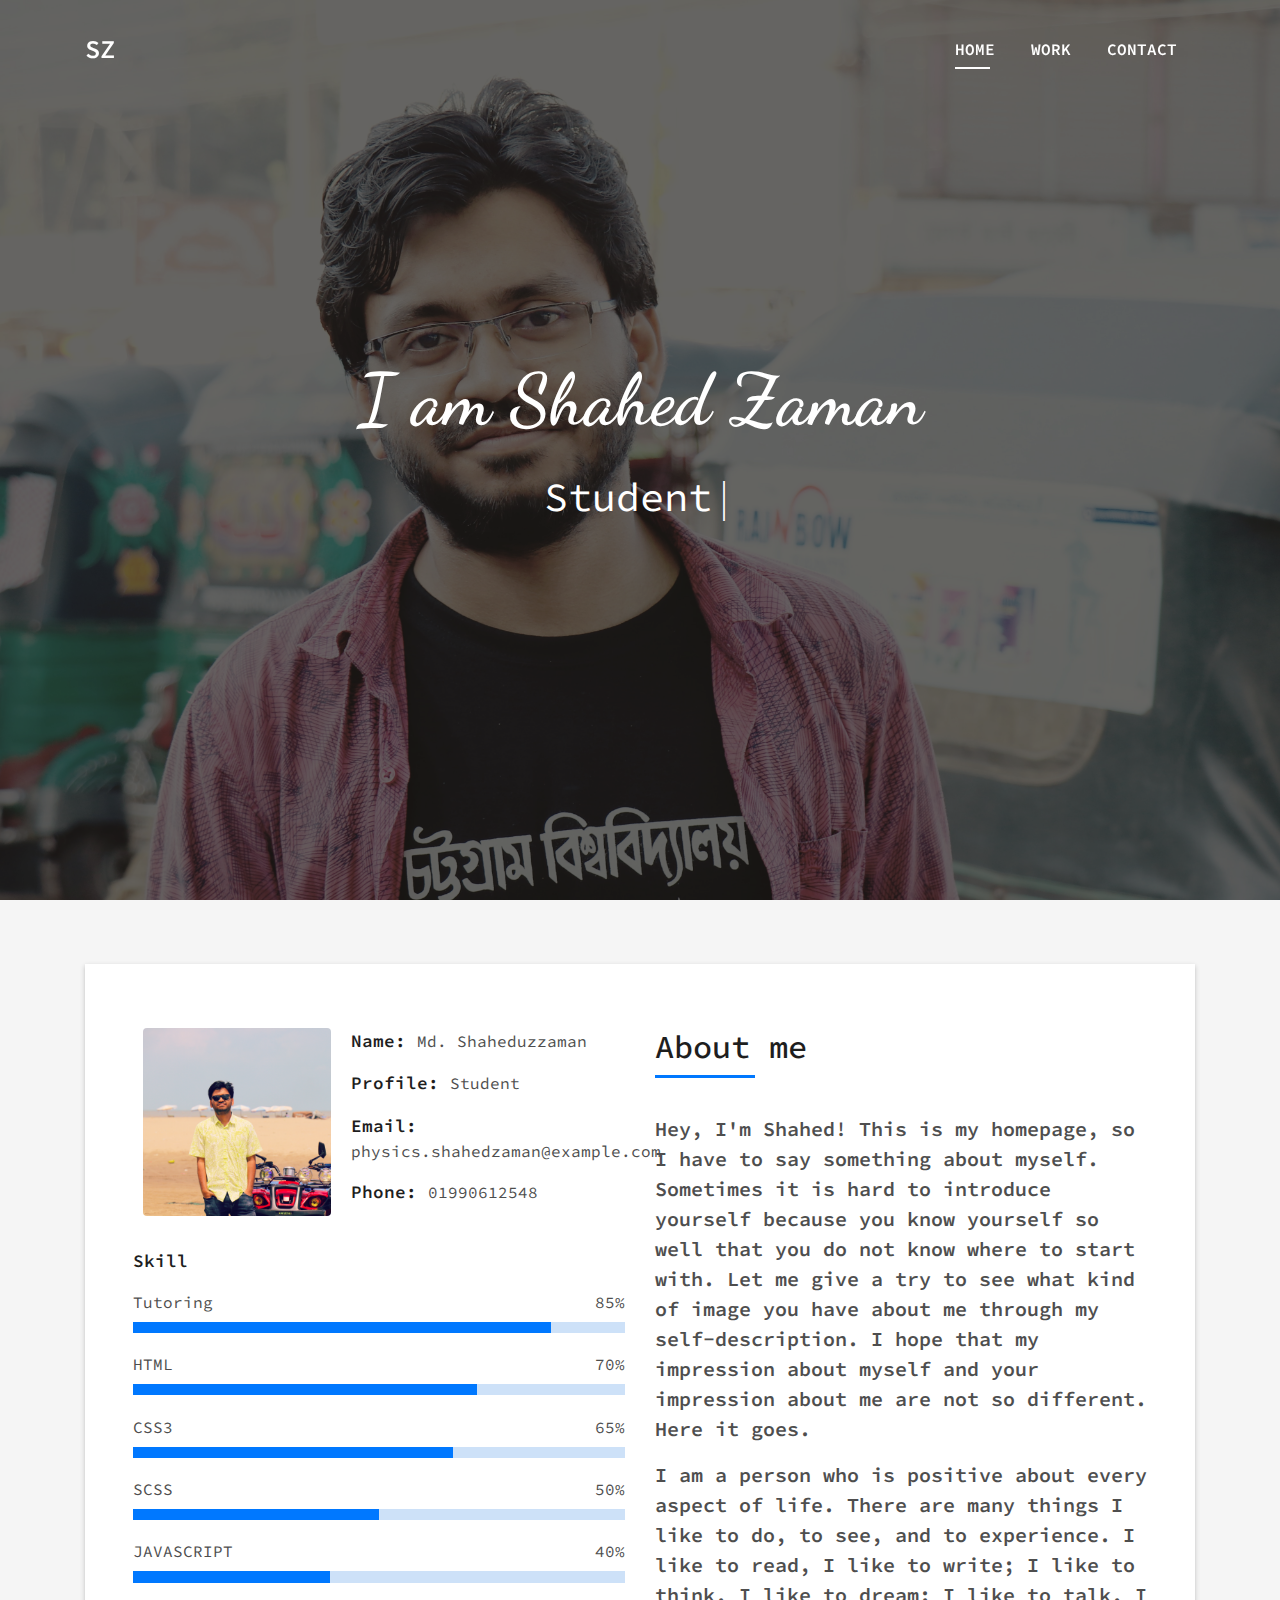
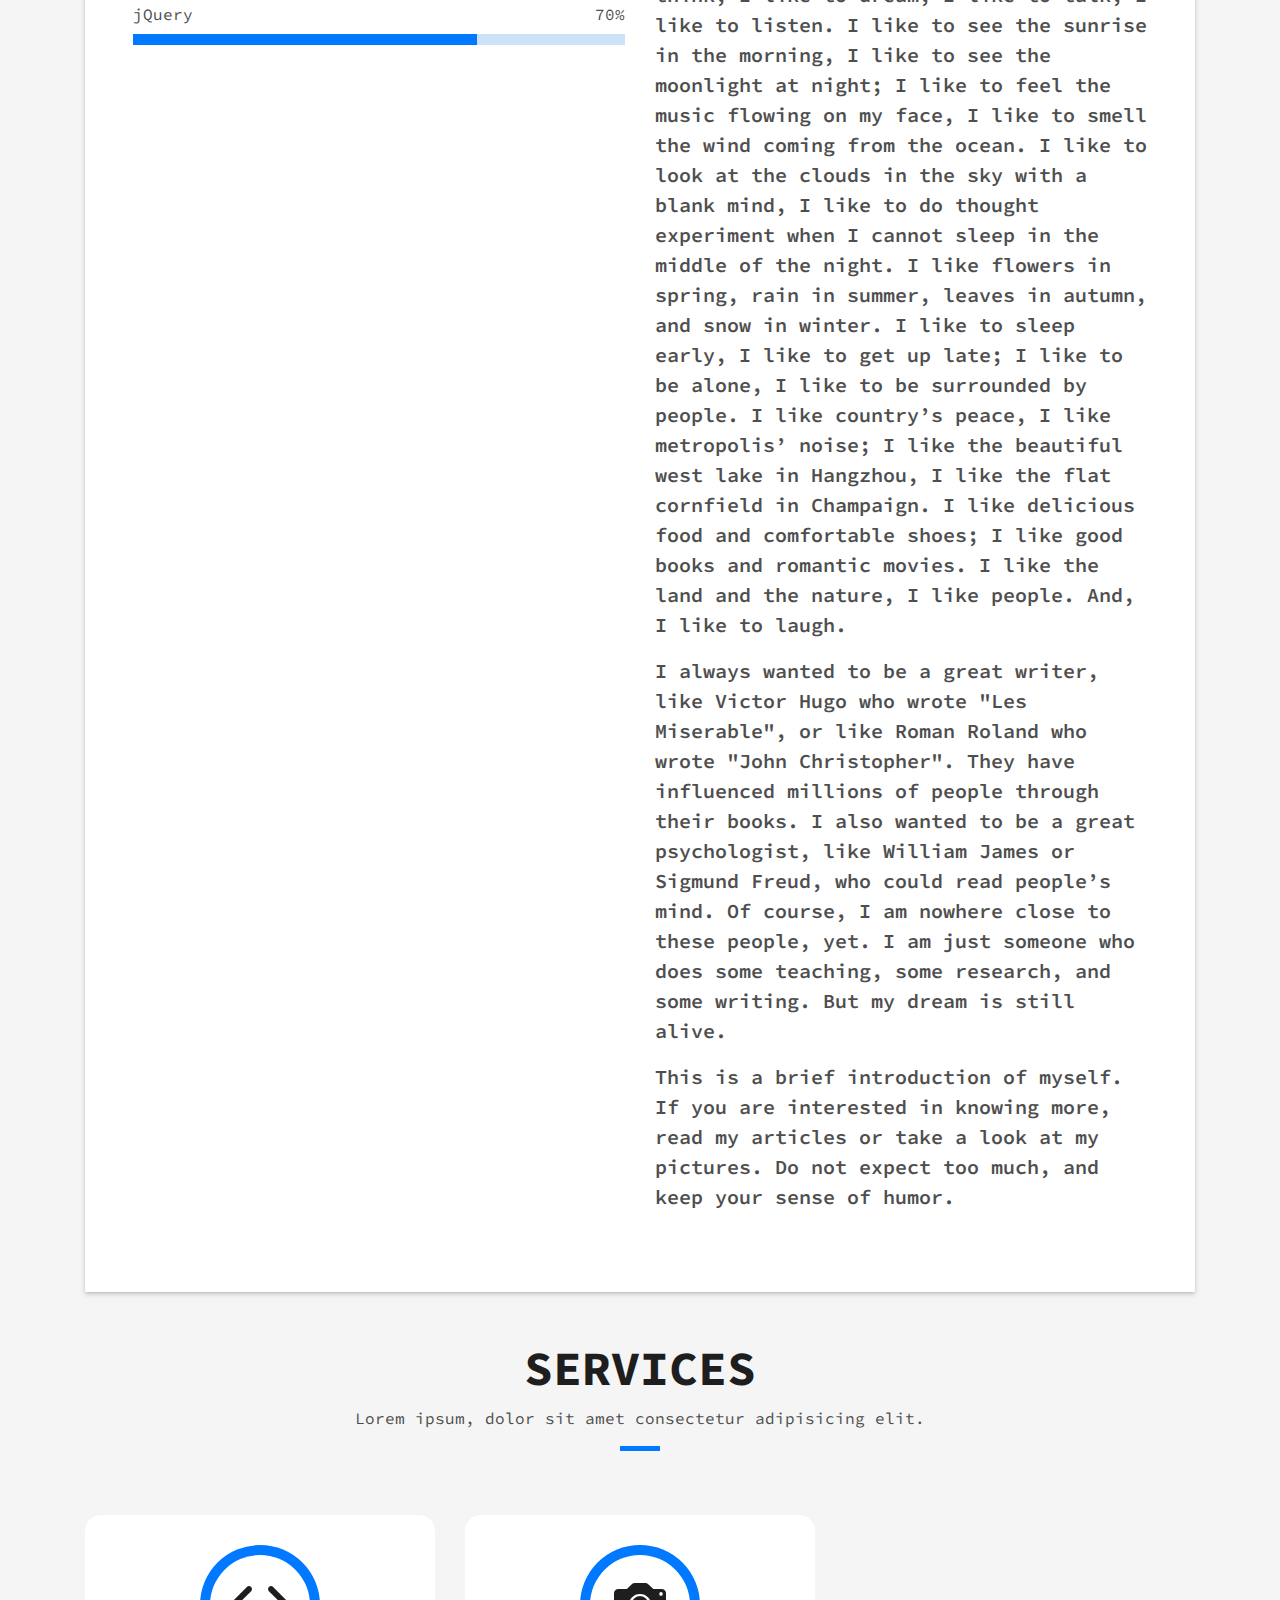
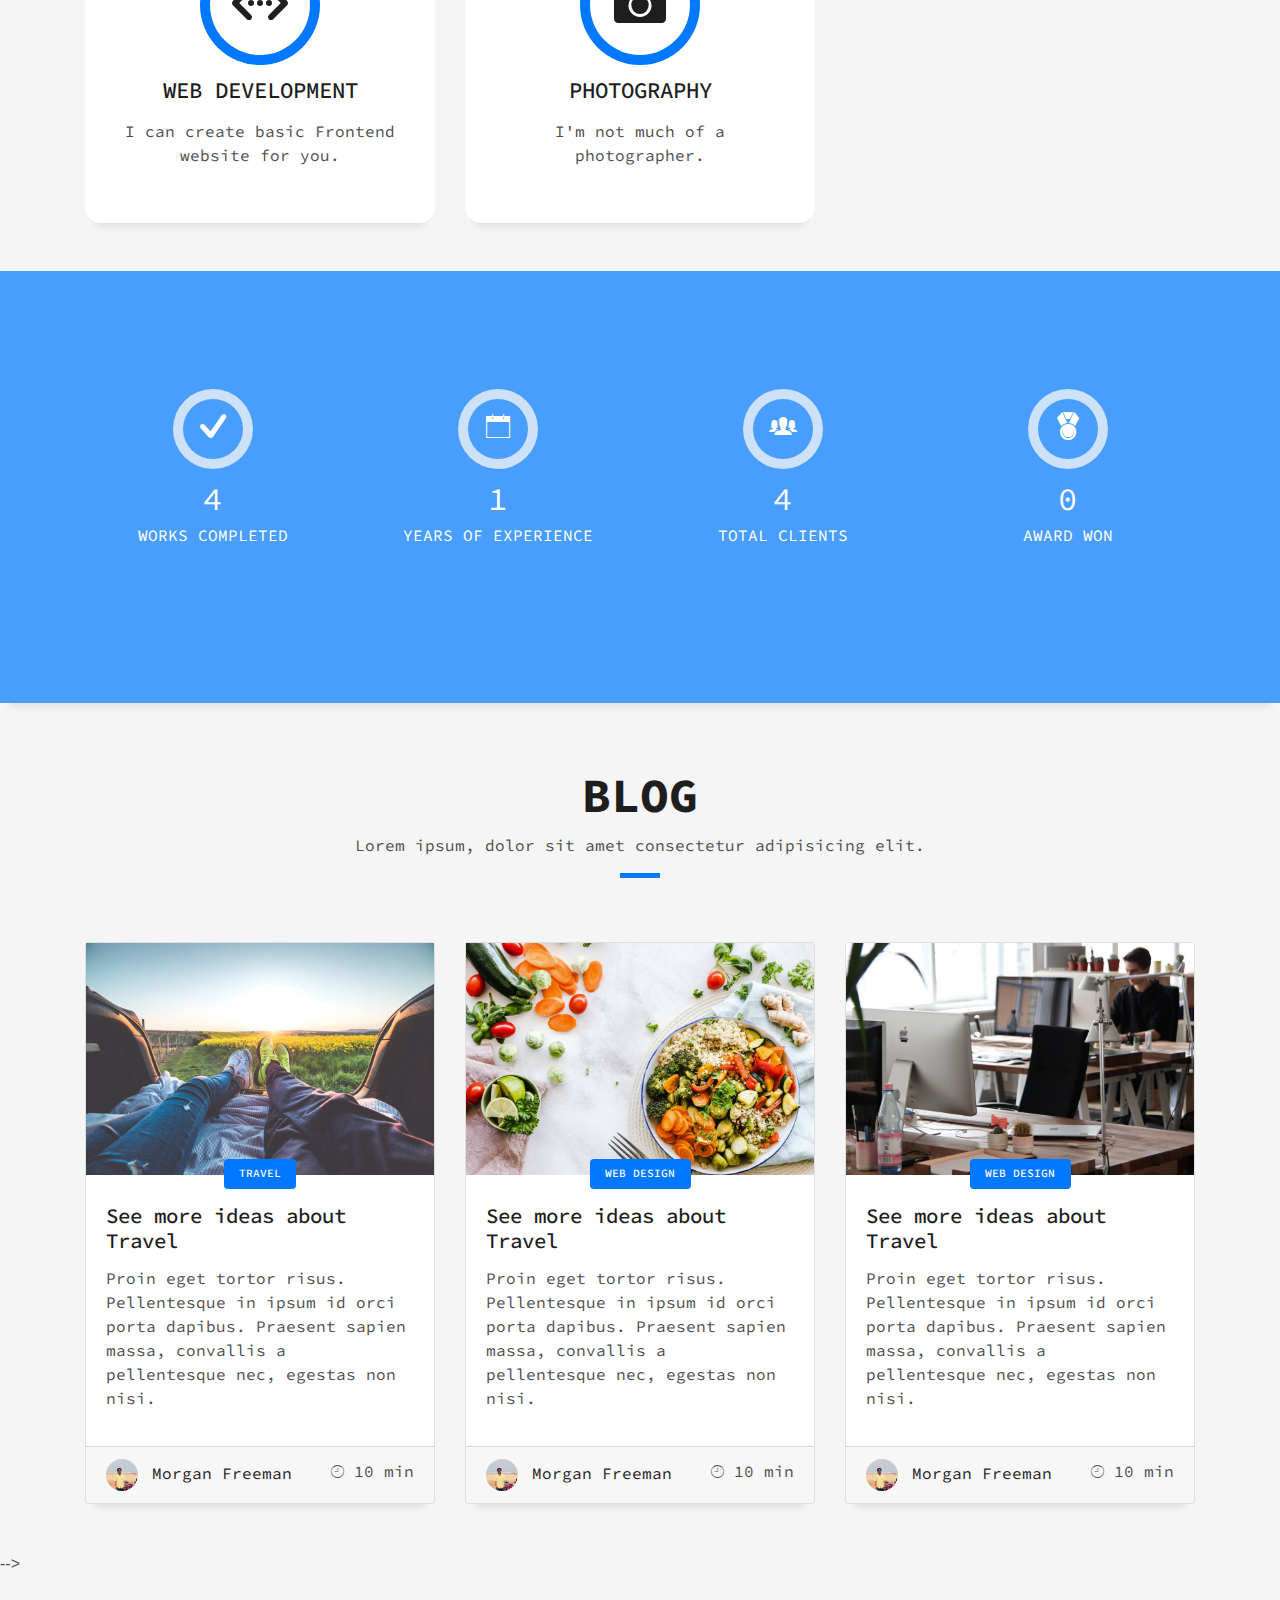
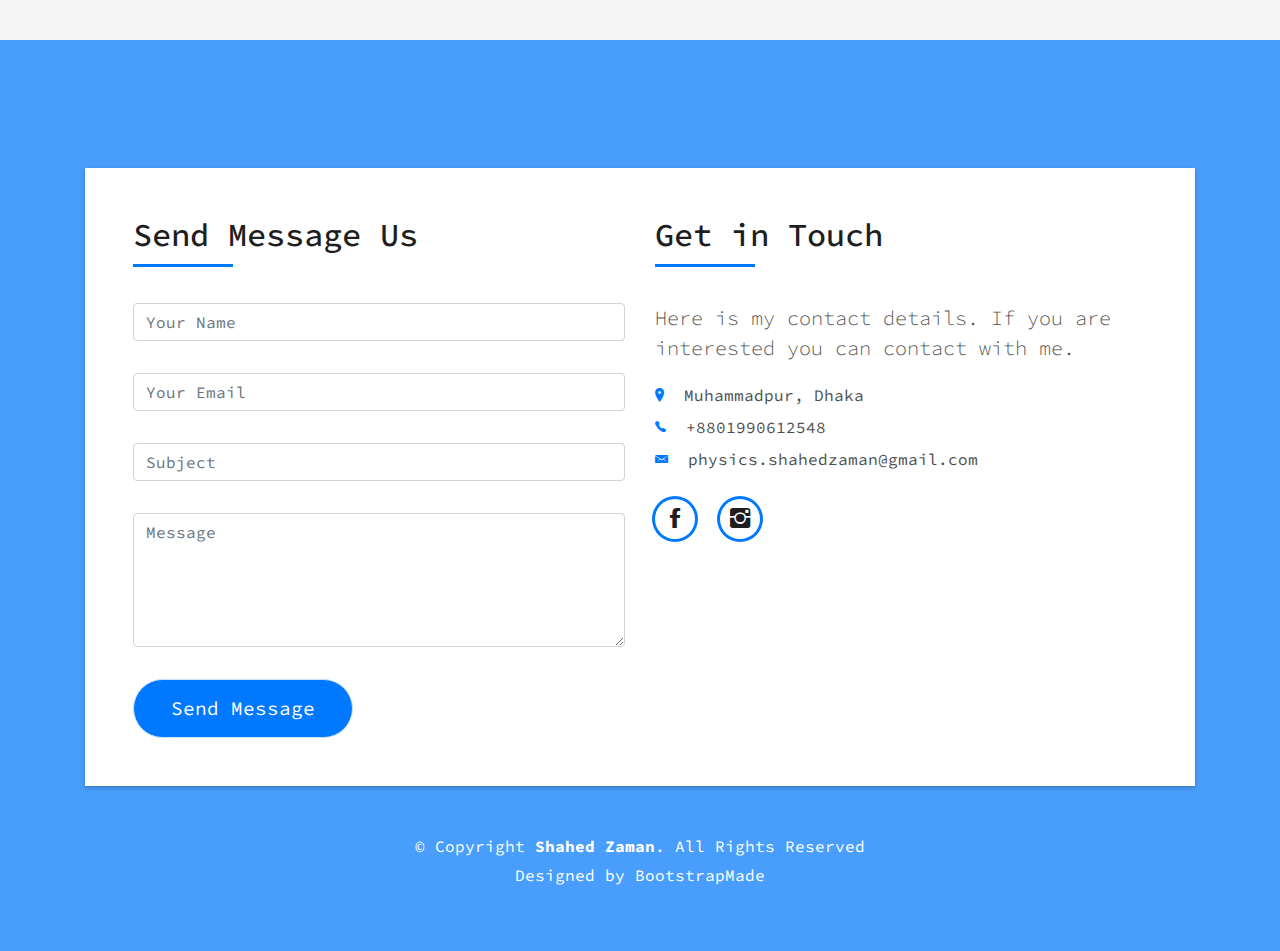
==== index.html @ 8813a02e "portfolio" ====
<!DOCTYPE html>
<html lang="en">
<head>
  <meta charset="utf-8">
  <title>SHahed Zaman</title>
  <meta content="width=device-width, initial-scale=1.0" name="viewport">
  <meta content="" name="keywords">
  <meta content="" name="description">

  <!-- Favicons -->
  <link href="img/favicon.png" rel="icon">
  <link href="img/apple-touch-icon.png" rel="apple-touch-icon">

  <!-- Bootstrap CSS File -->
  <link href="lib/bootstrap/css/bootstrap.min.css" rel="stylesheet">

  <!-- Libraries CSS Files -->
  <link href="lib/font-awesome/css/font-awesome.min.css" rel="stylesheet">
  <link href="lib/animate/animate.min.css" rel="stylesheet">
  <link href="lib/ionicons/css/ionicons.min.css" rel="stylesheet">
  <link href="lib/owlcarousel/assets/owl.carousel.min.css" rel="stylesheet">
  <link href="lib/lightbox/css/lightbox.min.css" rel="stylesheet">

  <!-- Fonts -->
  <link href="https://fonts.googleapis.com/css2?family=Source+Code+Pro:ital,wght@0,200;0,300;0,400;0,500;0,600;0,700;0,900;1,200;1,300;1,400;1,500;1,600;1,700;1,900&display=swap" rel="stylesheet">
  <link href="https://fonts.googleapis.com/css2?family=Dancing+Script:wght@400;500;600;700&display=swap" rel="stylesheet">
  <!-- Main Stylesheet File -->
  <link href="css/style.css" rel="stylesheet">

  <!-- =======================================================
    Theme Name: DevFolio
    Theme URL: https://bootstrapmade.com/devfolio-bootstrap-portfolio-html-template/
    Author: BootstrapMade.com
    License: https://bootstrapmade.com/license/
  ======================================================= -->
</head>

<body id="page-top">

  <!--/ Nav Star /-->
  <nav class="navbar navbar-b navbar-trans navbar-expand-md fixed-top" id="mainNav">
    <div class="container">
      <a class="navbar-brand js-scroll" href="#page-top">SZ</a>
      <button class="navbar-toggler collapsed" type="button" data-toggle="collapse" data-target="#navbarDefault"
        aria-controls="navbarDefault" aria-expanded="false" aria-label="Toggle navigation">
        <span></span>
        <span></span>
        <span></span>
      </button>
      <div class="navbar-collapse collapse justify-content-end" id="navbarDefault">
        <ul class="navbar-nav">
          <li class="nav-item">
            <a class="nav-link js-scroll active" href="#home">Home</a>
          </li>
          <!-- <li class="nav-item">
            <a class="nav-link js-scroll" href="#about">About</a>
          </li> -->
          <!-- <li class="nav-item">
            <a class="nav-link js-scroll" href="#service">Services</a>
          </li> -->
          <li class="nav-item">
            <a class="nav-link js-scroll" href="#work">Work</a>
          </li>
          <!-- <li class="nav-item">
            <a class="nav-link js-scroll" href="#blog">Blog</a>
          </li> -->
          <li class="nav-item">
            <a class="nav-link js-scroll" href="#contact">Contact</a>
          </li>
        </ul>
      </div>
    </div>
  </nav>
  <!--/ Nav End /-->

  <!--/ Intro Skew Star /-->
  <div id="home" class="intro route bg-image" style="background-image: url(img/intro-bg.jpg)">
    <div class="overlay-itro"></div>
    <div class="intro-content display-table">
      <div class="table-cell">
        <div class="container">
          <!--<p class="display-6 color-d">Hello, world!</p>-->
          <h1 class="intro-title mb-4">I am Shahed Zaman</h1>
          <p class="intro-subtitle"><span class="text-slider-items">Student,Tutor,Web Developer,Web Designer,Frontend Developer,</span><strong class="text-slider"></strong></p>
          <!-- <p class="pt-3"><a class="btn btn-primary btn js-scroll px-4" href="#about" role="button">Learn More</a></p> -->
        </div>
      </div>
    </div>
  </div>
  <!--/ Intro Skew End /-->

  <section id="about" class="about-mf sect-pt4 route">
    <div class="container">
      <div class="row">
        <div class="col-sm-12">
          <div class="box-shadow-full">
            <div class="row">
              <div class="col-md-6">
                <div class="row">
                  <div class="col-sm-6 col-md-5">
                    <div class="about-img">
                      <img src="img/testimonial-2.jpg" class="img-fluid rounded b-shadow-a" alt="">
                    </div>
                  </div>
                  <div class="col-sm-6 col-md-7">
                    <div class="about-info">
                      <p><span class="title-s">Name: </span> <span>Md. Shaheduzzaman</span></p>
                      <p><span class="title-s">Profile: </span> <span>Student</span></p>
                      <p><span class="title-s">Email: </span> <span>physics.shahedzaman@example.com</span></p>
                      <p><span class="title-s">Phone: </span> <span>01990612548</span></p>
                    </div>
                  </div>
                </div>
                <div class="skill-mf">
                  <p class="title-s">Skill</p>
                  <span>Tutoring</span> <span class="pull-right">85%</span>
                  <div class="progress">
                    <div class="progress-bar" role="progressbar" style="width: 85%;" aria-valuenow="85" aria-valuemin="0"
                      aria-valuemax="100"></div>
                  </div>
                  <span>HTML</span> <span class="pull-right">70%</span>
                  <div class="progress">
                    <div class="progress-bar" role="progressbar" style="width: 70%;" aria-valuenow="70" aria-valuemin="0"
                      aria-valuemax="100"></div>
                  </div>
                  <span>CSS3</span> <span class="pull-right">65%</span>
                  <div class="progress">
                    <div class="progress-bar" role="progressbar" style="width: 65%" aria-valuenow="65" aria-valuemin="0"
                      aria-valuemax="100"></div>
                  </div>
                  <span>SCSS</span> <span class="pull-right">50%</span>
                  <div class="progress">
                    <div class="progress-bar" role="progressbar" style="width: 50%" aria-valuenow="50" aria-valuemin="0"
                      aria-valuemax="100"></div>
                  </div>
                  <span>JAVASCRIPT</span> <span class="pull-right">40%</span>
                  <div class="progress">
                    <div class="progress-bar" role="progressbar" style="width: 40%" aria-valuenow="40" aria-valuemin="0"
                      aria-valuemax="100"></div>
                      </div>
                      <span>jQuery</span> <span class="pull-right">70%</span>
                  <div class="progress">
                    <div class="progress-bar" role="progressbar" style="width: 70%" aria-valuenow="70" aria-valuemin="0"
                      aria-valuemax="100"></div>
                  </div>
                </div>
              </div>
              <div class="col-md-6">
                <div class="about-me pt-4 pt-md-0">
                  <div class="title-box-2">
                    <h5 class="title-left">
                      About me
                    </h5>
                  </div>
                  <p class="lead" style="font-weight: 600">
                    Hey, I'm Shahed! This is my homepage, so I have to say something about myself. Sometimes it is hard to introduce yourself because you know yourself so well that you do not know where to start with. Let me give a try to see what kind of image you have about me through my self-description. I hope that my impression about myself and your impression about me are not so different. Here it goes.
                  </p>
                  <p class="lead" style="font-weight: 600">
                    I am a person who is positive about every aspect of life. There are many things I like to do, to see, and to experience. I like to read, I like to write; I like to think, I like to dream; I like to talk, I like to listen. I like to see the sunrise in the morning, I like to see the moonlight at night; I like to feel the music flowing on my face, I like to smell the wind coming from the ocean. I like to look at the clouds in the sky with a blank mind, I like to do thought experiment when I cannot sleep in the middle of the night. I like flowers in spring, rain in summer, leaves in autumn, and snow in winter. I like to sleep early, I like to get up late; I like to be alone, I like to be surrounded by people. I like country’s peace, I like metropolis’ noise; I like the beautiful west lake in Hangzhou, I like the flat cornfield in Champaign. I like delicious food and comfortable shoes; I like good books and romantic movies. I like the land and the nature, I like people. And, I like to laugh.
                  </p>
                  <p class="lead" style="font-weight: 600">
                    I always wanted to be a great writer, like Victor Hugo who wrote "Les Miserable", or like Roman Roland who wrote "John Christopher". They have influenced millions of people through their books. I also wanted to be a great psychologist, like William James or Sigmund Freud, who could read people’s mind. Of course, I am nowhere close to these people, yet. I am just someone who does some teaching, some research, and some writing. But my dream is still alive.
                  </p>
                  <p class="lead" style="font-weight: 600">
                    This is a brief introduction of myself. If you are interested in knowing more, read my articles or take a look at my pictures. Do not expect too much, and keep your sense of humor.
                  </p>
                </div>
              </div>
            </div>
          </div>
        </div>
      </div>
    </div>
  </section>

  <!--/ Section Services Star /-->
  <section id="service" class="services-mf route">
    <div class="container">
      <div class="row">
        <div class="col-sm-12">
          <div class="title-box text-center">
            <h3 class="title-a">
              Services
            </h3>
            <p class="subtitle-a">
              Lorem ipsum, dolor sit amet consectetur adipisicing elit.
            </p>
            <div class="line-mf"></div>
          </div>
        </div>
      </div>
      <div class="row">
        <!-- <div class="col-md-4">
          <div class="service-box">
            <div class="service-ico">
              <span class="ico-circle"><i class="ion-monitor"></i></span>
            </div>
            <div class="service-content">
              <h2 class="s-title">Web Design</h2>
              <p class="s-description text-center">
                Lorem ipsum dolor sit amet consectetur adipisicing elit. Magni adipisci eaque autem fugiat! Quia,
                provident vitae! Magni
                tempora perferendis eum non provident.
              </p>
            </div>
          </div>
        </div> -->
        <div class="col-md-4">
          <div class="service-box">
            <div class="service-ico">
              <span class="ico-circle"><i class="ion-code-working"></i></span>
            </div>
            <div class="service-content">
              <h2 class="s-title">Web Development</h2>
              <p class="s-description text-center">
                I can create basic Frontend website for you.
              </p>
            </div>
          </div>
        </div>
        <div class="col-md-4">
          <div class="service-box">
            <div class="service-ico">
              <span class="ico-circle"><i class="ion-camera"></i></span>
            </div>
            <div class="service-content">
              <h2 class="s-title">Photography</h2>
              <p class="s-description text-center">
                I'm not much of a photographer. 
              </p>
            </div>
          </div>
        </div>
        <!-- <div class="col-md-4">
          <div class="service-box">
            <div class="service-ico">
              <span class="ico-circle"><i class="ion-android-phone-portrait"></i></span>
            </div>
            <div class="service-content">
              <h2 class="s-title">Responsive Design</h2>
              <p class="s-description text-center">
                Lorem ipsum dolor sit amet consectetur adipisicing elit. Magni adipisci eaque autem fugiat! Quia,
                provident vitae! Magni
                tempora perferendis eum non provident.
              </p>
            </div>
          </div>
        </div>
        <div class="col-md-4">
          <div class="service-box">
            <div class="service-ico">
              <span class="ico-circle"><i class="ion-paintbrush"></i></span>
            </div>
            <div class="service-content">
              <h2 class="s-title">Graphic Design</h2>
              <p class="s-description text-center">
                Lorem ipsum dolor sit amet consectetur adipisicing elit. Magni adipisci eaque autem fugiat! Quia,
                provident vitae! Magni
                tempora perferendis eum non provident.
              </p>
            </div>
          </div>
        </div>
        <div class="col-md-4">
          <div class="service-box">
            <div class="service-ico">
              <span class="ico-circle"><i class="ion-stats-bars"></i></span>
            </div>
            <div class="service-content">
              <h2 class="s-title">Marketing Services</h2>
              <p class="s-description text-center">
                Lorem ipsum dolor sit amet consectetur adipisicing elit. Magni adipisci eaque autem fugiat! Quia,
                provident vitae! Magni
                tempora perferendis eum non provident.
              </p>
            </div>
          </div>
        </div>
      </div>
    </div> -->
  </section>
  <!--/ Section Services End /-->

  <div class="section-counter paralax-mf bg-image" style="background-image: url(img/counters-bg.jpg)">
    <div class="overlay-mf"></div>
    <div class="container">
      <div class="row">
        <div class="col-sm-3 col-lg-3">
          <div class="counter-box">
            <div class="counter-ico">
              <span class="ico-circle"><i class="ion-checkmark-round"></i></span>
            </div>
            <div class="counter-num">
              <p class="counter">4</p>
              <span class="counter-text">WORKS COMPLETED</span>
            </div>
          </div>
        </div>
        <div class="col-sm-3 col-lg-3">
          <div class="counter-box pt-4 pt-md-0">
            <div class="counter-ico">
              <span class="ico-circle"><i class="ion-ios-calendar-outline"></i></span>
            </div>
            <div class="counter-num">
              <p class="counter">1</p>
              <span class="counter-text">YEARS OF EXPERIENCE</span>
            </div>
          </div>
        </div>
        <div class="col-sm-3 col-lg-3">
          <div class="counter-box pt-4 pt-md-0">
            <div class="counter-ico">
              <span class="ico-circle"><i class="ion-ios-people"></i></span>
            </div>
            <div class="counter-num">
              <p class="counter">4</p>
              <span class="counter-text">TOTAL CLIENTS</span>
            </div>
          </div>
        </div>
        <div class="col-sm-3 col-lg-3">
          <div class="counter-box pt-4 pt-md-0">
            <div class="counter-ico">
              <span class="ico-circle"><i class="ion-ribbon-a"></i></span>
            </div>
            <div class="counter-num">
              <p class="counter">0</p>
              <span class="counter-text">AWARD WON</span>
            </div>
          </div>
        </div>
      </div>
    </div>
  </div>

  <!--/ Section Portfolio Star /-->
  <!-- <section id="work" class="portfolio-mf sect-pt4 route">
    <div class="container">
      <div class="row">
        <div class="col-sm-12">
          <div class="title-box text-center">
            <h3 class="title-a">
              Portfolio
            </h3>
            <p class="subtitle-a">
              Lorem ipsum, dolor sit amet consectetur adipisicing elit.
            </p>
            <div class="line-mf"></div>
          </div>
        </div>
      </div>
      <div class="row">
        <div class="col-md-4">
          <div class="work-box">
            <a href="img/work-1.jpg" data-lightbox="gallery-mf">
              <div class="work-img">
                <img src="img/work-1.jpg" alt="" class="img-fluid">
              </div>
              <div class="work-content">
                <div class="row">
                  <div class="col-sm-8">
                    <h2 class="w-title">Lorem impsum dolor</h2>
                    <div class="w-more">
                      <span class="w-ctegory">Web Design</span> / <span class="w-date">18 Sep. 2018</span>
                    </div>
                  </div>
                  <div class="col-sm-4">
                    <div class="w-like">
                      <span class="ion-ios-plus-outline"></span>
                    </div>
                  </div>
                </div>
              </div>
            </a>
          </div>
        </div>
        <div class="col-md-4">
          <div class="work-box">
            <a href="img/work-2.jpg" data-lightbox="gallery-mf">
              <div class="work-img">
                <img src="img/work-2.jpg" alt="" class="img-fluid">
              </div>
              <div class="work-content">
                <div class="row">
                  <div class="col-sm-8">
                    <h2 class="w-title">Loreda Cuno Nere</h2>
                    <div class="w-more">
                      <span class="w-ctegory">Web Design</span> / <span class="w-date">18 Sep. 2018</span>
                    </div>
                  </div>
                  <div class="col-sm-4">
                    <div class="w-like">
                      <span class="ion-ios-plus-outline"></span>
                    </div>
                  </div>
                </div>
              </div>
            </a>
          </div>
        </div>
        <div class="col-md-4">
          <div class="work-box">
            <a href="img/work-3.jpg" data-lightbox="gallery-mf">
              <div class="work-img">
                <img src="img/work-3.jpg" alt="" class="img-fluid">
              </div>
              <div class="work-content">
                <div class="row">
                  <div class="col-sm-8">
                    <h2 class="w-title">Mavrito Lana Dere</h2>
                    <div class="w-more">
                      <span class="w-ctegory">Web Design</span> / <span class="w-date">18 Sep. 2018</span>
                    </div>
                  </div>
                  <div class="col-sm-4">
                    <div class="w-like">
                      <span class="ion-ios-plus-outline"></span>
                    </div>
                  </div>
                </div>
              </div>
            </a>
          </div>
        </div>
        <div class="col-md-4">
          <div class="work-box">
            <a href="img/work-4.jpg" data-lightbox="gallery-mf">
              <div class="work-img">
                <img src="img/work-4.jpg" alt="" class="img-fluid">
              </div>
              <div class="work-content">
                <div class="row">
                  <div class="col-sm-8">
                    <h2 class="w-title">Bindo Laro Cado</h2>
                    <div class="w-more">
                      <span class="w-ctegory">Web Design</span> / <span class="w-date">18 Sep. 2018</span>
                    </div>
                  </div>
                  <div class="col-sm-4">
                    <div class="w-like">
                      <span class="ion-ios-plus-outline"></span>
                    </div>
                  </div>
                </div>
              </div>
            </a>
          </div>
        </div>
        <div class="col-md-4">
          <div class="work-box">
            <a href="img/work-5.jpg" data-lightbox="gallery-mf">
              <div class="work-img">
                <img src="img/work-5.jpg" alt="" class="img-fluid">
              </div>
              <div class="work-content">
                <div class="row">
                  <div class="col-sm-8">
                    <h2 class="w-title">Studio Lena Mado</h2>
                    <div class="w-more">
                      <span class="w-ctegory">Web Design</span> / <span class="w-date">18 Sep. 2018</span>
                    </div>
                  </div>
                  <div class="col-sm-4">
                    <div class="w-like">
                      <span class="ion-ios-plus-outline"></span>
                    </div>
                  </div>
                </div>
              </div>
            </a>
          </div>
        </div>
        <div class="col-md-4">
          <div class="work-box">
            <a href="img/work-6.jpg" data-lightbox="gallery-mf">
              <div class="work-img">
                <img src="img/work-6.jpg" alt="" class="img-fluid">
              </div>
              <div class="work-content">
                <div class="row">
                  <div class="col-sm-8">
                    <h2 class="w-title">Studio Big Bang</h2>
                    <div class="w-more">
                      <span class="w-ctegory">Web Design</span> / <span class="w-date">18 Sep. 2017</span>
                    </div>
                  </div>
                  <div class="col-sm-4">
                    <div class="w-like">
                      <span class="ion-ios-plus-outline"></span>
                    </div>
                  </div>
                </div>
              </div>
            </a>
          </div>
        </div>
        
      </div>
    </div>
  </section> -->
  <!--/ Section Portfolio End /-->

  <!--/ Section Testimonials Star /-->
  <!-- <div class="testimonials paralax-mf bg-image" style="background-image: url(img/overlay-bg.jpg)">
    <div class="overlay-mf"></div>
    <div class="container">
      <div class="row">
        <div class="col-md-12">
          <div id="testimonial-mf" class="owl-carousel owl-theme">
            <div class="testimonial-box">
              <div class="author-test">
                <img src="img/testimonial-2.jpg" alt="" class="rounded-circle b-shadow-a">
                <span class="author">Xavi Alonso</span>
              </div>
              <div class="content-test">
                <p class="description lead">
                  Curabitur arcu erat, accumsan id imperdiet et, porttitor at sem. Lorem ipsum dolor sit amet,
                  consectetur adipiscing elit.
                </p>
                <span class="comit"><i class="fa fa-quote-right"></i></span>
              </div>
            </div>
            <div class="testimonial-box">
              <div class="author-test">
                <img src="img/testimonial-4.jpg" alt="" class="rounded-circle b-shadow-a">
                <span class="author">Marta Socrate</span>
              </div>
              <div class="content-test">
                <p class="description lead">
                  Curabitur arcu erat, accumsan id imperdiet et, porttitor at sem. Lorem ipsum dolor sit amet,
                  consectetur adipiscing elit.
                </p>
                <span class="comit"><i class="fa fa-quote-right"></i></span>
              </div>
            </div>
          </div>
        </div>
      </div>
    </div>
  </div>

  <!--/ Section Blog Star /-->
  <section id="blog" class="blog-mf sect-pt4 route">
    <div class="container">
      <div class="row">
        <div class="col-sm-12">
          <div class="title-box text-center">
            <h3 class="title-a">
              Blog
            </h3>
            <p class="subtitle-a">
              Lorem ipsum, dolor sit amet consectetur adipisicing elit.
            </p>
            <div class="line-mf"></div>
          </div>
        </div>
      </div>
      <div class="row">
        <div class="col-md-4">
          <div class="card card-blog">
            <div class="card-img">
              <a href="blog-single.html"><img src="img/post-1.jpg" alt="" class="img-fluid"></a>
            </div>
            <div class="card-body">
              <div class="card-category-box">
                <div class="card-category">
                  <h6 class="category">Travel</h6>
                </div>
              </div>
              <h3 class="card-title"><a href="blog-single.html">See more ideas about Travel</a></h3>
              <p class="card-description">
                Proin eget tortor risus. Pellentesque in ipsum id orci porta dapibus. Praesent sapien massa, convallis
                a pellentesque nec,
                egestas non nisi.
              </p>
            </div>
            <div class="card-footer">
              <div class="post-author">
                <a href="#">
                  <img src="img/testimonial-2.jpg" alt="" class="avatar rounded-circle">
                  <span class="author">Morgan Freeman</span>
                </a>
              </div>
              <div class="post-date">
                <span class="ion-ios-clock-outline"></span> 10 min
              </div>
            </div>
          </div>
        </div>
        <div class="col-md-4">
          <div class="card card-blog">
            <div class="card-img">
              <a href="blog-single.html"><img src="img/post-2.jpg" alt="" class="img-fluid"></a>
            </div>
            <div class="card-body">
              <div class="card-category-box">
                <div class="card-category">
                  <h6 class="category">Web Design</h6>
                </div>
              </div>
              <h3 class="card-title"><a href="blog-single.html">See more ideas about Travel</a></h3>
              <p class="card-description">
                Proin eget tortor risus. Pellentesque in ipsum id orci porta dapibus. Praesent sapien massa, convallis
                a pellentesque nec,
                egestas non nisi.
              </p>
            </div>
            <div class="card-footer">
              <div class="post-author">
                <a href="#">
                  <img src="img/testimonial-2.jpg" alt="" class="avatar rounded-circle">
                  <span class="author">Morgan Freeman</span>
                </a>
              </div>
              <div class="post-date">
                <span class="ion-ios-clock-outline"></span> 10 min
              </div>
            </div>
          </div>
        </div>
        <div class="col-md-4">
          <div class="card card-blog">
            <div class="card-img">
              <a href="blog-single.html"><img src="img/post-3.jpg" alt="" class="img-fluid"></a>
            </div>
            <div class="card-body">
              <div class="card-category-box">
                <div class="card-category">
                  <h6 class="category">Web Design</h6>
                </div>
              </div>
              <h3 class="card-title"><a href="blog-single.html">See more ideas about Travel</a></h3>
              <p class="card-description">
                Proin eget tortor risus. Pellentesque in ipsum id orci porta dapibus. Praesent sapien massa, convallis
                a pellentesque nec,
                egestas non nisi.
              </p>
            </div>
            <div class="card-footer">
              <div class="post-author">
                <a href="#">
                  <img src="img/testimonial-2.jpg" alt="" class="avatar rounded-circle">
                  <span class="author">Morgan Freeman</span>
                </a>
              </div>
              <div class="post-date">
                <span class="ion-ios-clock-outline"></span> 10 min
              </div>
            </div>
          </div>
        </div>
      </div>
    </div>
  </section> -->
  <!--/ Section Blog End /-->

  <!--/ Section Contact-Footer Star /-->
  <section class="paralax-mf footer-paralax bg-image sect-mt4 route" style="background-image: url(img/overlay-bg.jpg)">
    <div class="overlay-mf"></div>
    <div class="container">
      <div class="row">
        <div class="col-sm-12">
          <div class="contact-mf">
            <div id="contact" class="box-shadow-full">
              <div class="row">
                <div class="col-md-6">
                  <div class="title-box-2">
                    <h5 class="title-left">
                      Send Message Us
                    </h5>
                  </div>
                  <div>
                      <form action="" method="post" role="form" class="contactForm">
                      <div id="sendmessage">Your message has been sent. Thank you!</div>
                      <div id="errormessage"></div>
                      <div class="row">
                        <div class="col-md-12 mb-3">
                          <div class="form-group">
                            <input type="text" name="name" class="form-control" id="name" placeholder="Your Name" data-rule="minlen:4" data-msg="Please enter at least 4 chars" />
                            <div class="validation"></div>
                          </div>
                        </div>
                        <div class="col-md-12 mb-3">
                          <div class="form-group">
                            <input type="email" class="form-control" name="email" id="email" placeholder="Your Email" data-rule="email" data-msg="Please enter a valid email" />
                            <div class="validation"></div>
                          </div>
                        </div>
                        <div class="col-md-12 mb-3">
                            <div class="form-group">
                              <input type="text" class="form-control" name="subject" id="subject" placeholder="Subject" data-rule="minlen:4" data-msg="Please enter at least 8 chars of subject" />
                              <div class="validation"></div>
                            </div>
                        </div>
                        <div class="col-md-12 mb-3">
                          <div class="form-group">
                            <textarea class="form-control" name="message" rows="5" data-rule="required" data-msg="Please write something for us" placeholder="Message"></textarea>
                            <div class="validation"></div>
                          </div>
                        </div>
                        <div class="col-md-12">
                          <button type="submit" class="button button-a button-big button-rouded">Send Message</button>
                        </div>
                      </div>
                    </form>
                  </div>
                </div>
                <div class="col-md-6">
                  <div class="title-box-2 pt-4 pt-md-0">
                    <h5 class="title-left">
                      Get in Touch
                    </h5>
                  </div>
                  <div class="more-info">
                    <p class="lead">
                        Here is my contact details. If you are interested you can contact with me.
                    </p>
                    <ul class="list-ico">
                      <li><span class="ion-ios-location"></span> Muhammadpur, Dhaka</li>
                      <li><span class="ion-ios-telephone"></span> +8801990612548</li>
                      <li><span class="ion-email"></span> physics.shahedzaman@gmail.com</li>
                    </ul>
                  </div>
                  <div class="socials">
                    <ul>
                      <li><a href="https://www.facebook.com/Shahedxxaman/"><span class="ico-circle"><i class="ion-social-facebook"></i></span></a></li>
                      <li><a href="https://www.instagram.com/shahedxxaman/?hl=en"><span class="ico-circle"><i class="ion-social-instagram"></i></span></a></li>
                      <!-- <li><a href=""><span class="ico-circle"><i class="ion-social-twitter"></i></span></a></li>
                      <li><a href=""><span class="ico-circle"><i class="ion-social-pinterest"></i></span></a></li> -->
                    </ul>
                  </div>
                </div>
              </div>
            </div>
          </div>
        </div>
      </div>
    </div>
    <footer>
      <div class="container">
        <div class="row">
          <div class="col-sm-12">
            <div class="copyright-box">
              <p class="copyright">&copy; Copyright <strong>Shahed Zaman</strong>. All Rights Reserved</p>
              <div class="credits">
                <!--
                  All the links in the footer should remain intact.
                  You can delete the links only if you purchased the pro version.
                  Licensing information: https://bootstrapmade.com/license/
                  Purchase the pro version with working PHP/AJAX contact form: https://bootstrapmade.com/buy/?theme=DevFolio
                -->
                Designed by <a href="https://bootstrapmade.com/">BootstrapMade</a>
              </div>
            </div>
          </div>
        </div>
      </div>
    </footer>
  </section>
  <!--/ Section Contact-footer End /-->

  <a href="#" class="back-to-top"><i class="fa fa-chevron-up"></i></a>
  <div id="preloader"></div>

  <!-- JavaScript Libraries -->
  <script src="lib/jquery/jquery.min.js"></script>
  <script src="lib/jquery/jquery-migrate.min.js"></script>
  <script src="lib/popper/popper.min.js"></script>
  <script src="lib/bootstrap/js/bootstrap.min.js"></script>
  <script src="lib/easing/easing.min.js"></script>
  <script src="lib/counterup/jquery.waypoints.min.js"></script>
  <script src="lib/counterup/jquery.counterup.js"></script>
  <script src="lib/owlcarousel/owl.carousel.min.js"></script>
  <script src="lib/lightbox/js/lightbox.min.js"></script>
  <script src="lib/typed/typed.min.js"></script>
  <!-- Contact Form JavaScript File -->
  <script src="contactform/contactform.js"></script>

  <!-- Template Main Javascript File -->
  <script src="js/main.js"></script>

</body>
</html>
---- css/style.css ----
/*
  Theme Name: DevFolio
  Theme URL: https://bootstrapmade.com/devfolio-bootstrap-portfolio-html-template/
  Author: BootstrapMade.com
  License: https://bootstrapmade.com/license/
*/

/*======================================
//--//-->   STYLES GENERALES
======================================*/

*{

  font-family: 'Source Code Pro', monospace;
}
body {
  background-color: #f5f5f5;
  color: #4e4e4e;
}

h1,
h2,
h3,
h4,
h5,
h6 {
  color: #1e1e1e;
}

a {
  color: #1e1e1e;
  transition: all 0.5s ease-in-out;
}

a:hover {
  color: #0078ff;
  text-decoration: none;
  transition: all 0.5s ease-in-out;
}

.p-r {
  position: relative;
}

.color-a {
  color: #0078ff;
}

.color-d {
  color: #f5f5f5;
}

.color-text-a {
  color: #4e4e4e;
}

.box-shadow,
.paralax-mf,
.service-box,
.work-box,
.card-blog {
  box-shadow: 0 13px 8px -10px rgba(0, 0, 0, 0.1);
}

.box-shadow-a,
.button:hover {
  box-shadow: 0 0 0 4px #cde1f8;
}

.display-5 {
  font-size: 2.5rem;
  font-weight: 300;
  line-height: 1.1;
}

.display-6 {
  font-size: 2rem;
  font-weight: 300;
  line-height: 1.1;
}

.avatar {
  width: 32px;
  height: 32px;
  margin-right: 4px;
  overflow: hidden;
}

.bg-image {
  background-repeat: no-repeat;
  background-attachment: fixed;
  background-size: cover;
  background-position: ccenter bottom;
}

.overlay-mf {
  background-color: #0078ff;
}

.overlay-mf {
  position: absolute;
  top: 0;
  left: 0px;
  padding: 0;
  height: 100%;
  width: 100%;
  opacity: .7;
}

.paralax-mf {
  position: relative;
  padding: 8rem 0;
}

.display-table {
  width: 100%;
  height: 100%;
  display: table;
}

.table-cell {
  display: table-cell;
  vertical-align: middle;
}

/*--/ Sections /--*/

.sect-4 {
  padding: 4rem 0;
}

.sect-pt4 {
  padding-top: 4rem;
}

.sect-mt4 {
  margin-top: 4rem;
}

/*--/ Title s /--*/

.title-s {
  font-weight: 600;
  color: #1e1e1e;
  font-size: 1.1rem;
}

/*--/ Title A /--*/

.title-box {
  margin-bottom: 4rem;
}

.title-a {
  font-size: 3rem;
  font-weight: bold;
  text-transform: uppercase;
}

.subtitle-a {
  color: #4e4e4e;
}

.line-mf {
  width: 40px;
  height: 5px;
  background-color: #0078ff;
  margin: 0 auto;
}

/*--/ Title Left /--*/

.title-box-2 {
  margin-bottom: 3rem;
}

.title-left {
  font-size: 2rem;
  position: relative;
}

.title-left:before {
  content: '';
  position: absolute;
  height: 3px;
  background-color: #0078ff;
  width: 100px;
  bottom: -12px;
}

/*------/ Box /------*/

.box-pl2 {
  padding-left: 2rem;
}

.box-shadow-full {
  padding: 3rem 1.25rem;
  position: relative;
  background-color: #fff;
  margin-bottom: 3rem;
  z-index: 2;
  box-shadow: 0 1px 1px 0 rgba(0, 0, 0, 0.06), 0 2px 5px 0 rgba(0, 0, 0, 0.2);
}

/*------/ Socials /------*/

.socials {
  padding: 1.5rem 0;
}

.socials ul li {
  display: inline-block;
}

.socials .ico-circle {
  height: 40px;
  width: 40px;
  font-size: 1.7rem;
  border-radius: 50%;
  line-height: 1.4;
  margin: 0 15px 0 0;
  box-shadow: 0 0 0 3px #0078ff;
  transition: all 500ms ease;
}

.socials .ico-circle:hover {
  background-color: #0078ff;
  color: #fff;
  box-shadow: 0 0 0 3px #cde1f8;
  transition: all 500ms ease;
}

/*------/ Ul resect /------*/

.ul-resect,
.socials ul,
.list-ico,
.blog-wrapper .post-meta ul,
.box-comments .list-comments,
.widget-sidebar .list-sidebar,
.widget-tags ul {
  list-style: none;
  padding-left: 0;
  margin-bottom: 0;
}

.list-ico {
  line-height: 2;
}

.list-ico span {
  color: #0078ff;
  margin-right: 10px;
}

/*------/ Ico Circle /------*/

.ico-circle {
  height: 100px;
  width: 100px;
  font-size: 2rem;
  border-radius: 50%;
  line-height: 1.55;
  margin: 0 auto;
  text-align: center;
  box-shadow: 0 0 0 10px #0078ff;
  display: block;
}

/*------/ Owl Carousel /------*/

.owl-theme .owl-dots {
  text-align: center;
  margin-top: 18px;
}

.owl-theme .owl-dots .owl-dot {
  display: inline-block;
}

.owl-theme .owl-dots .owl-dot span {
  width: 18px;
  height: 7px;
  margin: 5px 5px;
  background: #cde1f8;
  border: 0px solid #cde1f8;
  display: block;
  transition: all 0.6s ease-in-out;
  cursor: pointer;
}

.owl-theme .owl-dots .owl-dot:hover span {
  background-color: #cde1f8;
}

.owl-theme .owl-dots .owl-dot.active span {
  background-color: #1B1B1B;
  width: 25px;
}

/*--/ Scrolltop s /--*/

.scrolltop-mf {
  position: relative;
  display: none;
}

.scrolltop-mf span {
  z-index: 999;
  position: fixed;
  width: 42px;
  height: 42px;
  background-color: #0078ff;
  opacity: .7;
  font-size: 1.6rem;
  line-height: 1.5;
  text-align: center;
  color: #fff;
  top: auto;
  left: auto;
  right: 30px;
  bottom: 50px;
  cursor: pointer;
  border-radius: 50%;
}

/* Back to top button */

.back-to-top {
  position: fixed;
  display: none;
  background: #0078ff;
  color: #fff;
  width: 44px;
  height: 44px;
  text-align: center;
  line-height: 1;
  font-size: 16px;
  border-radius: 50%;
  right: 15px;
  bottom: 15px;
  transition: background 0.5s;
  z-index: 11;
}

.back-to-top i {
  padding-top: 12px;
  color: #fff;
}

/* Prelaoder */

#preloader {
  position: fixed;
  top: 0;
  left: 0;
  right: 0;
  bottom: 0;
  z-index: 9999;
  overflow: hidden;
  background: #fff;
}

#preloader:before {
  content: "";
  position: fixed;
  top: calc(50% - 30px);
  left: calc(50% - 30px);
  border: 6px solid #f2f2f2;
  border-top: 6px solid #0078ff;
  border-radius: 50%;
  width: 60px;
  height: 60px;
  -webkit-animation: animate-preloader 1s linear infinite;
  animation: animate-preloader 1s linear infinite;
}

@-webkit-keyframes animate-preloader {
  0% {
    -webkit-transform: rotate(0deg);
    transform: rotate(0deg);
  }

  100% {
    -webkit-transform: rotate(360deg);
    transform: rotate(360deg);
  }
}

@keyframes animate-preloader {
  0% {
    -webkit-transform: rotate(0deg);
    transform: rotate(0deg);
  }

  100% {
    -webkit-transform: rotate(360deg);
    transform: rotate(360deg);
  }
}

/*======================================
//--//-->   NAVBAR
======================================*/

.navbar-b {
  transition: all .5s ease-in-out;
  background-color: transparent;
  padding-top: 1.563rem;
  padding-bottom: 1.563rem;
}

.navbar-b.navbar-reduce {
  box-shadow: 0px 6px 9px 0px rgba(0, 0, 0, 0.06);
}

.navbar-b.navbar-trans .nav-item,
.navbar-b.navbar-reduce .nav-item {
  position: relative;
  padding-right: 10px;
  padding-left: 0;
}

.navbar-b.navbar-trans .nav-link,
.navbar-b.navbar-reduce .nav-link {
  color: #fff;
  text-transform: uppercase;
  font-weight: 600;
}

.navbar-b.navbar-trans .nav-link:before,
.navbar-b.navbar-reduce .nav-link:before {
  content: '';
  position: absolute;
  margin-left: 0px;
  width: 0%;
  bottom: 0;
  left: 0;
  height: 2px;
  transition: all 500ms ease;
}

.navbar-b.navbar-trans .nav-link:hover,
.navbar-b.navbar-reduce .nav-link:hover {
  color: #1B1B1B;
}

.navbar-b.navbar-trans .nav-link:hover:before,
.navbar-b.navbar-reduce .nav-link:hover:before {
  width: 35px;
}

.navbar-b.navbar-trans .show > .nav-link:before,
.navbar-b.navbar-trans .active > .nav-link:before,
.navbar-b.navbar-trans .nav-link.show:before,
.navbar-b.navbar-trans .nav-link.active:before,
.navbar-b.navbar-reduce .show > .nav-link:before,
.navbar-b.navbar-reduce .active > .nav-link:before,
.navbar-b.navbar-reduce .nav-link.show:before,
.navbar-b.navbar-reduce .nav-link.active:before {
  width: 35px;
}

.navbar-b.navbar-trans .nav-link:before {
  background-color: #fff;
}

.navbar-b.navbar-trans .nav-link:hover {
  color: #fff;
}

.navbar-b.navbar-trans .show > .nav-link,
.navbar-b.navbar-trans .active > .nav-link,
.navbar-b.navbar-trans .nav-link.show,
.navbar-b.navbar-trans .nav-link.active {
  color: #fff;
}

.navbar-b.navbar-reduce {
  transition: all .5s ease-in-out;
  background-color: #fff;
  padding-top: 15px;
  padding-bottom: 15px;
}

.navbar-b.navbar-reduce .nav-link {
  color: #0078ff;
}

.navbar-b.navbar-reduce .nav-link:before {
  background-color: #0078ff;
}

.navbar-b.navbar-reduce .nav-link:hover {
  color: #0078ff;
}

.navbar-b.navbar-reduce .show > .nav-link,
.navbar-b.navbar-reduce .active > .nav-link,
.navbar-b.navbar-reduce .nav-link.show,
.navbar-b.navbar-reduce .nav-link.active {
  color: #0078ff;
}

.navbar-b.navbar-reduce .navbar-brand {
  color: #0078ff;
}

.navbar-b.navbar-reduce .navbar-toggler span {
  background-color: #1B1B1B;
}

.navbar-b .navbar-brand {
  color: #fff;
  font-size: 1.6rem;
  font-weight: 600;
}

.navbar-b .navbar-nav .dropdown-item.show .dropdown-menu,
.navbar-b .dropdown.show .dropdown-menu,
.navbar-b .dropdown-btn.show .dropdown-menu {
  -webkit-transform: translate3d(0px, 0px, 0px);
  transform: translate3d(0px, 0px, 0px);
  visibility: visible !important;
}

.navbar-b .dropdown-menu {
  margin: 1.12rem 0 0;
  border-radius: 0;
}

.navbar-b .dropdown-menu .dropdown-item {
  padding: .7rem 1.7rem;
  transition: all 500ms ease;
}

.navbar-b .dropdown-menu .dropdown-item:hover {
  background-color: #0078ff;
  color: #fff;
  transition: all 500ms ease;
}

.navbar-b .dropdown-menu .dropdown-item.active {
  background-color: #0078ff;
}

/*--/ Hamburger Navbar /--*/

.navbar-toggler {
  position: relative;
}

.navbar-toggler:focus,
.navbar-toggler:active {
  outline: 0;
}

.navbar-toggler span {
  display: block;
  background-color: #fff;
  height: 3px;
  width: 25px;
  margin-top: 4px;
  margin-bottom: 4px;
  -webkit-transform: rotate(0deg);
  transform: rotate(0deg);
  left: 0;
  opacity: 1;
}

.navbar-toggler span:nth-child(1),
.navbar-toggler span:nth-child(3) {
  transition: -webkit-transform .35s ease-in-out;
  transition: transform .35s ease-in-out;
  transition: transform .35s ease-in-out, -webkit-transform .35s ease-in-out;
}

.navbar-toggler:not(.collapsed) span:nth-child(1) {
  position: absolute;
  left: 12px;
  top: 10px;
  -webkit-transform: rotate(135deg);
  transform: rotate(135deg);
  opacity: 0.9;
}

.navbar-toggler:not(.collapsed) span:nth-child(2) {
  height: 12px;
  visibility: hidden;
  background-color: transparent;
}

.navbar-toggler:not(.collapsed) span:nth-child(3) {
  position: absolute;
  left: 12px;
  top: 10px;
  -webkit-transform: rotate(-135deg);
  transform: rotate(-135deg);
  opacity: 0.9;
}

/*======================================
//--//-->   INTRO
======================================*/

.intro {
  height: 100vh;
  position: relative;
  color: #fff;
}

.intro .intro-content {
  text-align: center;
  position: absolute;
}

.intro .overlay-itro {
  background-color: rgba(0, 0, 0, 0.6);
  position: absolute;
  top: 0;
  left: 0px;
  padding: 0;
  height: 100%;
  width: 100%;
  opacity: .9;
}

.intro .intro-title {
  color: #fff;
  font-weight: 600;
  font-size: 3rem;
  font-family: 'Dancing Script', cursive;
}

.intro .intro-subtitle {
  font-size: 1.5rem;
  font-weight: 300;
}

.intro .text-slider-items {
  display: none;
}

.intro-single {
  height: 350px;
}

.intro-single .intro-content {
  margin-top: 30px;
}

.intro-single .intro-title {
  text-transform: uppercase;
  font-size: 3rem;
}

.intro-single .breadcrumb {
  background-color: transparent;
  color: #0078ff;
}

.intro-single .breadcrumb .breadcrumb-item:before {
  color: #cde1f8;
}

.intro-single .breadcrumb .breadcrumb-item.active {
  color: #cde1f8;
}

.intro-single .breadcrumb a {
  color: #fff;
}

/*======================================
//--//-->   ABOUT
======================================*/

.about-mf .box-shadow-full {
  padding-top: 4rem;
  padding-bottom: 4rem;
}

.about-mf .about-img {
  margin-bottom: 2rem;
}

.about-mf .about-img img {
  margin-left: 10px;
}

.skill-mf span {
  color: #4e4e4e;
}

.skill-mf .progress {
  background-color: #cde1f8;
  margin: .5rem 0 1.2rem 0;
  border-radius: 0;
  height: .7rem;
}

.skill-mf .progress .progress-bar {
  height: .7rem;
  background-color: #0078ff;
}

/*======================================
//--//-->   SERVICES
======================================*/

.service-box {
  background-color: #fff;
  padding: 2.5rem 1.3rem;
  border-radius: 1rem;
  margin-bottom: 3rem;
}

.service-box:hover .ico-circle {
  transition: all 500ms ease;
  color: #fff;
  background-color: #0078ff;
  box-shadow: 0 0 0 10px #cde1f8;
}

.service-box .service-ico {
  margin-bottom: 1rem;
  color: #1e1e1e;
}

.service-box .ico-circle {
  transition: all 500ms ease;
  font-size: 4rem;
}

.service-box .s-title {
  font-size: 1.4rem;
  text-transform: uppercase;
  text-align: center;
  padding: .4rem 0;
}

.service-box .s-description {
  color: #4e4e4e;
}

/*======================================
//--//-->   COUNTER
======================================*/

.counter-box {
  color: #fff;
  text-align: center;
}

.counter-ico {
  margin-bottom: 1rem;
}

.counter-ico .ico-circle {
  height: 60px;
  width: 60px;
  line-height: 1.8;
  box-shadow: 0 0 0 10px #cde1f8;
}

.counter-num .counter {
  font-size: 2rem;
  margin-bottom: 0;
}

/*======================================
//--//-->   PORTFOLIO
======================================*/

.work-box {
  margin-bottom: 3rem;
  -webkit-backface-visibility: hidden;
  backface-visibility: hidden;
  background-color: #fff;
}

.work-box:hover img {
  -webkit-transform: scale(1.3);
  transform: scale(1.3);
}

.work-img {
  display: block;
  overflow: hidden;
}

.work-img img {
  transition: all 1s;
}

.work-content {
  padding: 2rem 3% 1rem 4%;
}

.work-content .w-more {
  color: #4e4e4e;
  font-size: .8rem;
}

.work-content .w-more .w-ctegory {
  color: #0078ff;
}

.work-content .w-like {
  font-size: 2.5rem;
  color: #0078ff;
  float: right;
}

.work-content .w-like a {
  color: #0078ff;
}

.work-content .w-like .num-like {
  font-size: .7rem;
}

.w-title {
  font-size: 1.2rem;
}

/*======================================
//--//-->   TESTIMONIALS
======================================*/

.testimonials .owl-carousel .owl-item img {
  width: auto;
}

.testimonial-box {
  color: #fff;
  text-align: center;
}

.testimonial-box .author-test {
  margin-top: 1rem;
}

.testimonial-box .author-test img {
  margin: 0 auto;
}

.testimonial-box .author {
  color: #fff;
  text-transform: uppercase;
  font-weight: 600;
  margin: 1rem 0;
  display: block;
  font-size: 1.4rem;
}

.testimonial-box .comit {
  font-size: 2rem;
  color: #0078ff;
  background-color: #fff;
  width: 52px;
  height: 52px;
  display: block;
  margin: 0 auto;
  border-radius: 50%;
  line-height: 1.6;
}

/*======================================
//--//-->   BLOG
======================================*/

.card-blog .card-body {
  position: relative;
}

.card-blog .card-category-box {
  position: absolute;
  text-align: center;
  top: -16px;
  left: 15px;
  right: 15px;
  line-height: 25px;
  overflow: hidden;
}

.card-blog .card-category {
  display: inline-block;
  color: #fff;
  padding: 0 15px 5px;
  overflow: hidden;
  background-color: #0078ff;
  border-radius: 4px;
}

.card-blog .card-category .category {
  color: #fff;
  display: inline-block;
  text-transform: uppercase;
  font-size: .7rem;
  letter-spacing: .1px;
  margin-bottom: 0;
}

.card-blog .card-title {
  font-size: 1.3rem;
  margin-top: .6rem;
}

.card-blog .card-description {
  color: #4e4e4e;
}

.card-blog .post-author {
  display: inline-block;
}

.card-blog .post-date {
  color: #4e4e4e;
  display: inline-block;
  float: right;
}

/*======================================
//--//-->   BLOG-SINGLE
======================================*/

.post-box,
.form-comments,
.box-comments,
.widget-sidebar {
  padding: 2rem;
  background-color: #fff;
  margin-bottom: 3rem;
}

.blog-wrapper .article-title {
  font-size: 1.5rem;
}

.blog-wrapper .post-meta {
  margin: 1rem 0;
}

.blog-wrapper .post-meta ul {
  border-left: 4px solid #0078ff;
  margin-top: 1rem;
}

.blog-wrapper .post-meta ul li {
  display: inline-block;
  margin-left: 15px;
}

.blog-wrapper .post-meta ul a {
  color: #0078ff;
}

.blog-wrapper .post-meta ul span {
  color: #1e1e1e;
}

.blog-wrapper .blockquote {
  border-left: 4px solid #0078ff;
  padding: 18px;
  font-style: italic;
}

/*------/ Comments /------*/

.box-comments .list-comments li {
  padding-bottom: 40px;
}

.box-comments .list-comments .comment-avatar {
  display: table-cell;
  vertical-align: top;
}

.box-comments .list-comments .comment-avatar img {
  width: 80px;
  height: 80px;
}

.box-comments .list-comments .comment-author {
  font-size: 1.3rem;
}

.box-comments .list-comments .comment-details {
  display: table-cell;
  vertical-align: top;
  padding-left: 25px;
}

.box-comments .list-comments a {
  color: #0078ff;
}

.box-comments .list-comments span {
  color: #1e1e1e;
  font-style: italic;
}

.box-comments .comment-children {
  margin-left: 40px;
}

/*------/ Sidebar /------*/

.widget-sidebar .sidebar-title {
  font-size: 1.6rem;
  font-weight: 600;
  border-left: 5px solid #0078ff;
  padding-left: 15px;
  text-transform: uppercase;
  margin-bottom: 1.5rem;
}

.widget-sidebar .list-sidebar li {
  position: relative;
  padding: 6px 0 6px 24px;
}

.widget-sidebar .list-sidebar li:before {
  position: absolute;
  content: "";
  width: 10px;
  height: 1px;
  left: 0;
  background-color: #0078ff;
  top: 20px;
}

.sidebar-search input {
  background-color: #fff;
  border-radius: 0;
  transition: all 0.5s ease-in-out;
}

.sidebar-search .btn-search {
  background-color: #0078ff;
  border-color: #0078ff;
  border-radius: 0;
  padding-left: 20px;
  padding-right: 20px;
}

.widget-tags ul li {
  display: inline-block;
  background-color: #0078ff;
  padding: .2rem .6rem;
  margin-bottom: .5rem;
  border-radius: 15px;
}

.widget-tags ul li a {
  color: #fff;
}

/*======================================
//--//-->   CONTACT
======================================*/

.footer-paralax {
  padding: 4rem 0 0 0;
}

.contact-mf {
  margin-top: 4rem;
}

/*======================================
//--//-->   FOOTER
======================================*/

footer {
  text-align: center;
  color: #fff;
  padding-bottom: 4rem;
}

footer .copyright {
  margin-bottom: .3rem;
}

footer .credits {
  margin-bottom: 0;
}

footer .credits a {
  color: #fff;
}

/*======================================
//--//-->   CONtaCT FORM
======================================*/

#sendmessage {
  color: #0078ff;
  border: 1px solid #0078ff;
  display: none;
  text-align: center;
  padding: 15px;
  font-weight: 600;
  margin-bottom: 15px;
}

#errormessage {
  color: red;
  display: none;
  border: 1px solid red;
  text-align: center;
  padding: 15px;
  font-weight: 600;
  margin-bottom: 15px;
}

#sendmessage.show,
#errormessage.show,
.show {
  display: block;
}

.validation {
  color: red;
  display: none;
  margin: 0 0 20px;
  font-weight: 400;
  font-size: 13px;
}

/*======================================
//--//-->   BUTTON
======================================*/

.button {
  display: inline-block;
  padding: .3rem .6rem;
  text-align: center;
  vertical-align: middle;
  -webkit-user-select: none;
  -moz-user-select: none;
  -ms-user-select: none;
  user-select: none;
  font-size: 1rem;
  border-radius: .3rem;
  border: 1px solid transparent;
  transition: all 500ms ease;
  cursor: pointer;
}

.button:focus {
  outline: 0;
}

.button:hover {
  background-color: #0062d3;
  color: #fff;
  transition: all 500ms ease;
}

.button-a {
  background-color: #0078ff;
  color: #fff;
  border-color: #cde1f8;
}

.button-big {
  padding: .9rem 2.3rem;
  font-size: 1.2rem;
}

.button-rouded {
  border-radius: 5rem;
}

.btn-lg {
  padding: .5rem 1rem;
  font-size: 1.25rem;
  line-height: 1.5;
  border-radius: .3rem;
}

@media (min-width: 577px) {
  .counter-box {
    margin-bottom: 1.8rem;
  }
}

@media (min-width: 767px) {
  .about-mf .box-pl2 {
    margin-top: 3rem;
    padding-left: 0rem;
  }

  .card-blog {
    margin-bottom: 3rem;
  }

  .contact-mf .box-pl2 {
    margin-top: 3rem;
    padding-left: 0rem;
  }
}

@media (min-width: 768px) {
  .box-shadow-full {
    padding: 3rem;
  }

  .navbar-b.navbar-trans .nav-item,
  .navbar-b.navbar-reduce .nav-item {
    padding-left: 10px;
  }

  .navbar-b.navbar-trans .nav-link:before,
  .navbar-b.navbar-reduce .nav-link:before {
    margin-left: 18px;
  }

  .intro .intro-title {
    font-size: 4.5rem;
  }

  .intro .intro-subtitle {
    font-size: 2.5rem;
  }

  .intro-single .intro-title {
    font-size: 3.5rem;
  }

  .testimonial-box .description {
    padding: 0 5rem;
  }

  .post-box,
  .form-comments,
  .box-comments,
  .widget-sidebar {
    padding: 3rem;
  }

  .blog-wrapper .article-title {
    font-size: 1.9rem;
  }

  .box-comments .list-comments .comment-author {
    font-size: 1.5rem;
  }
}

@media (min-width: 992px) {
  .testimonial-box .description {
    padding: 0 8rem;
  }
}

@media (min-width: 1200px) {
  .testimonial-box .description {
    padding: 0 13rem;
  }
}

@media (max-width: 1024px) {
  .bg-image {
    background-attachment: scroll;
  }
}

@media (max-width: 768px) {
  .back-to-top {
    bottom: 15px;
  }
}
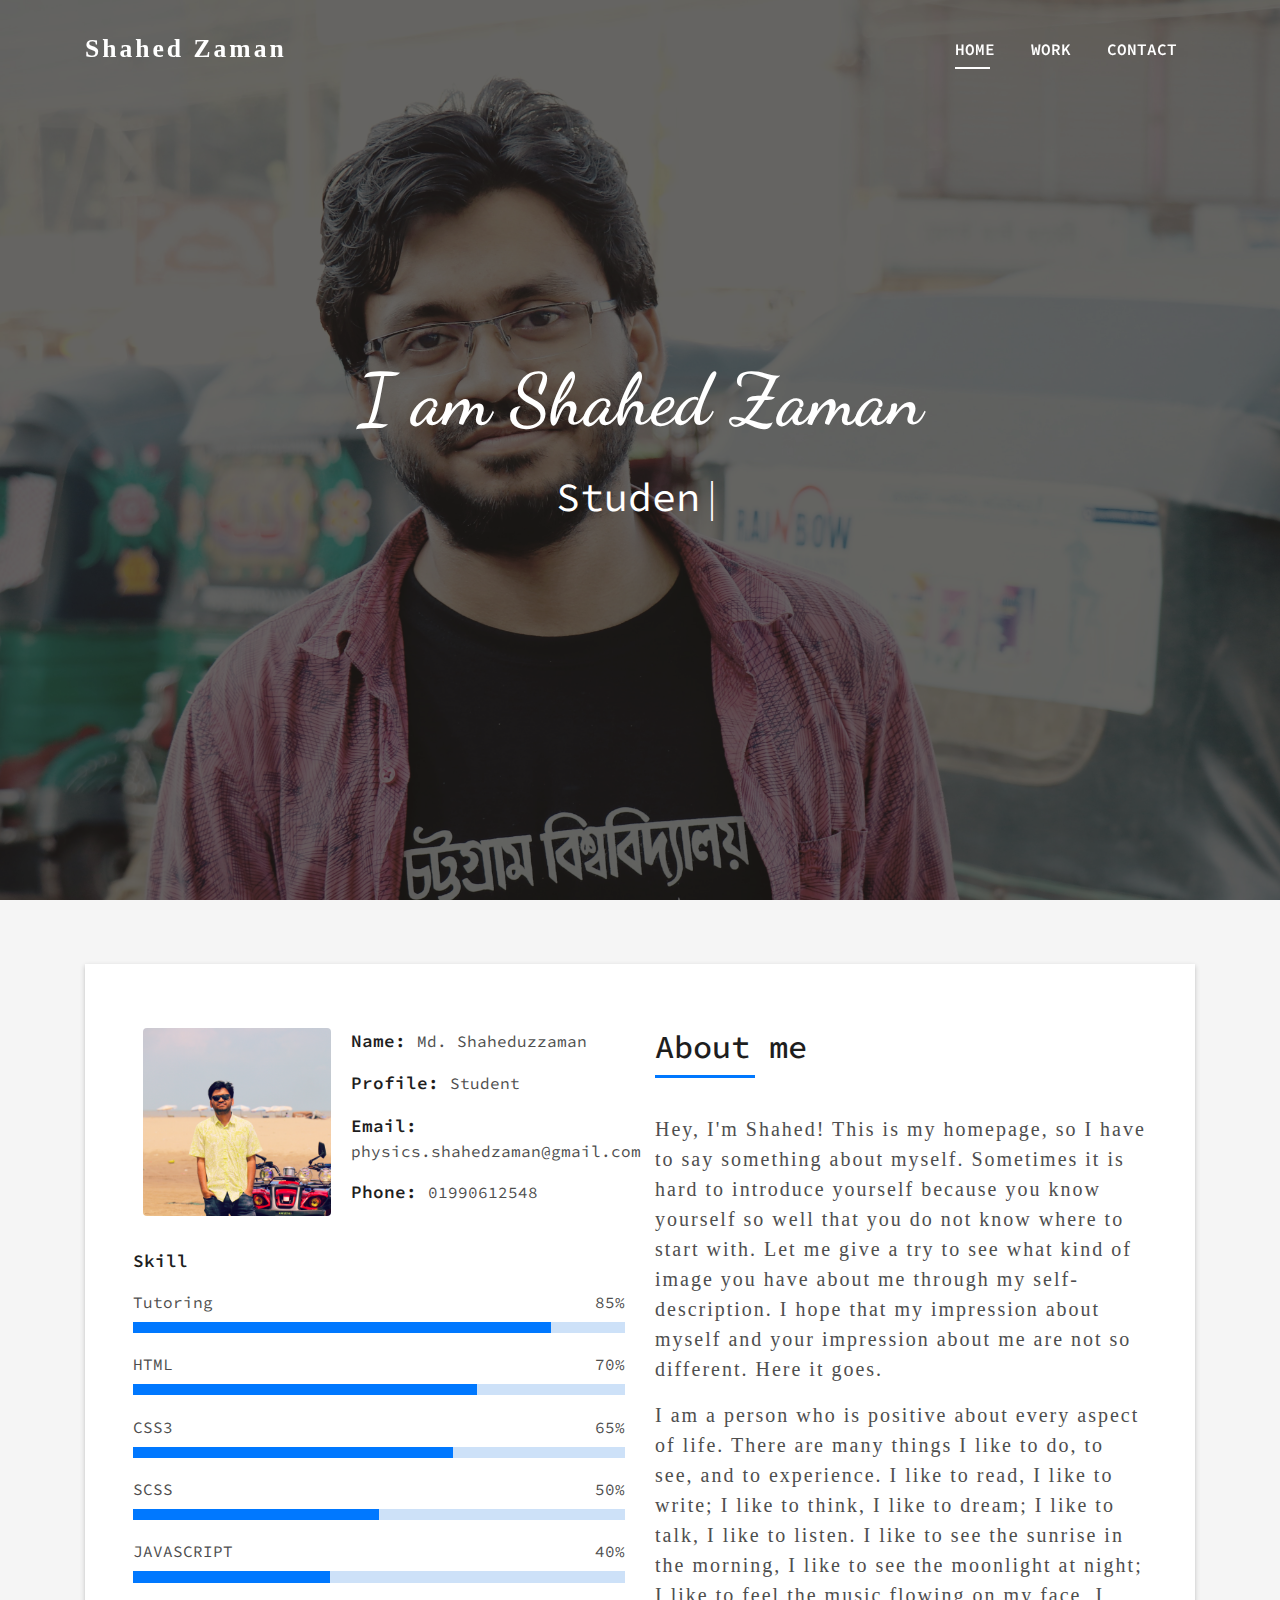
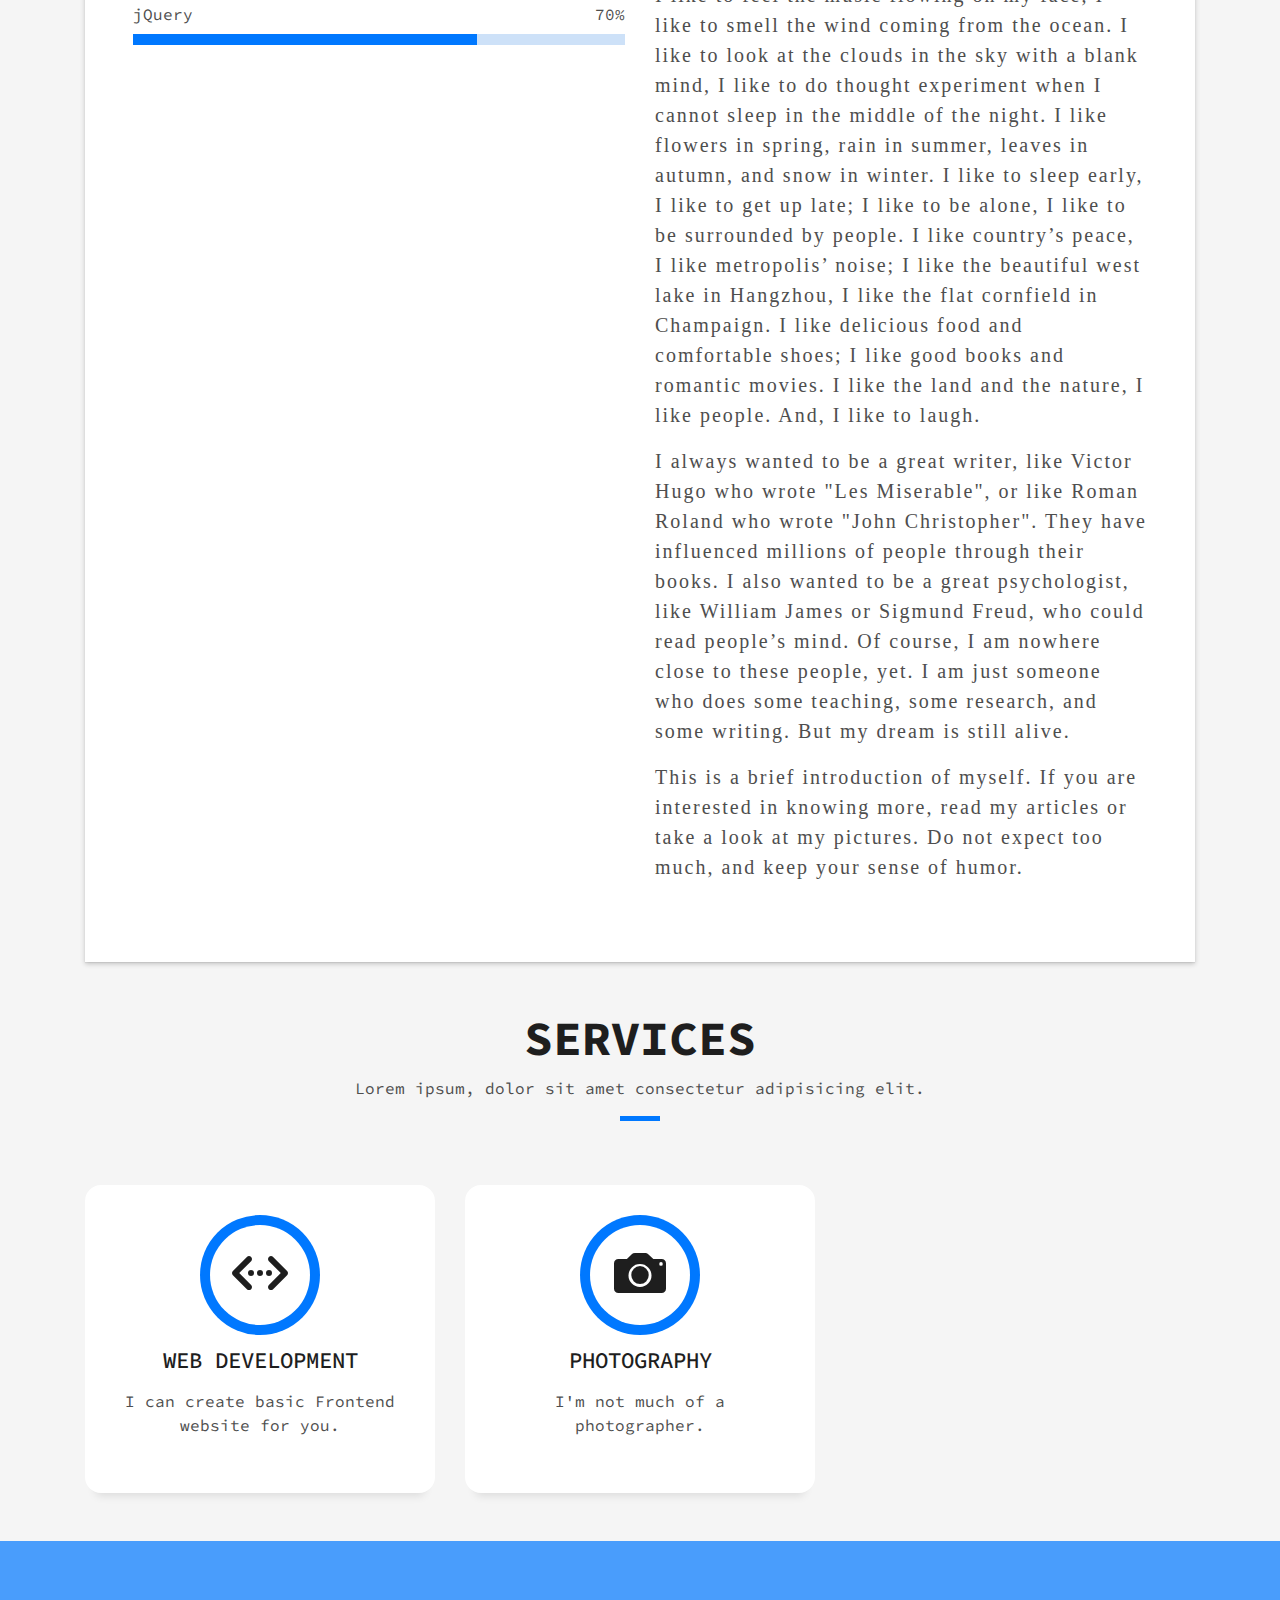
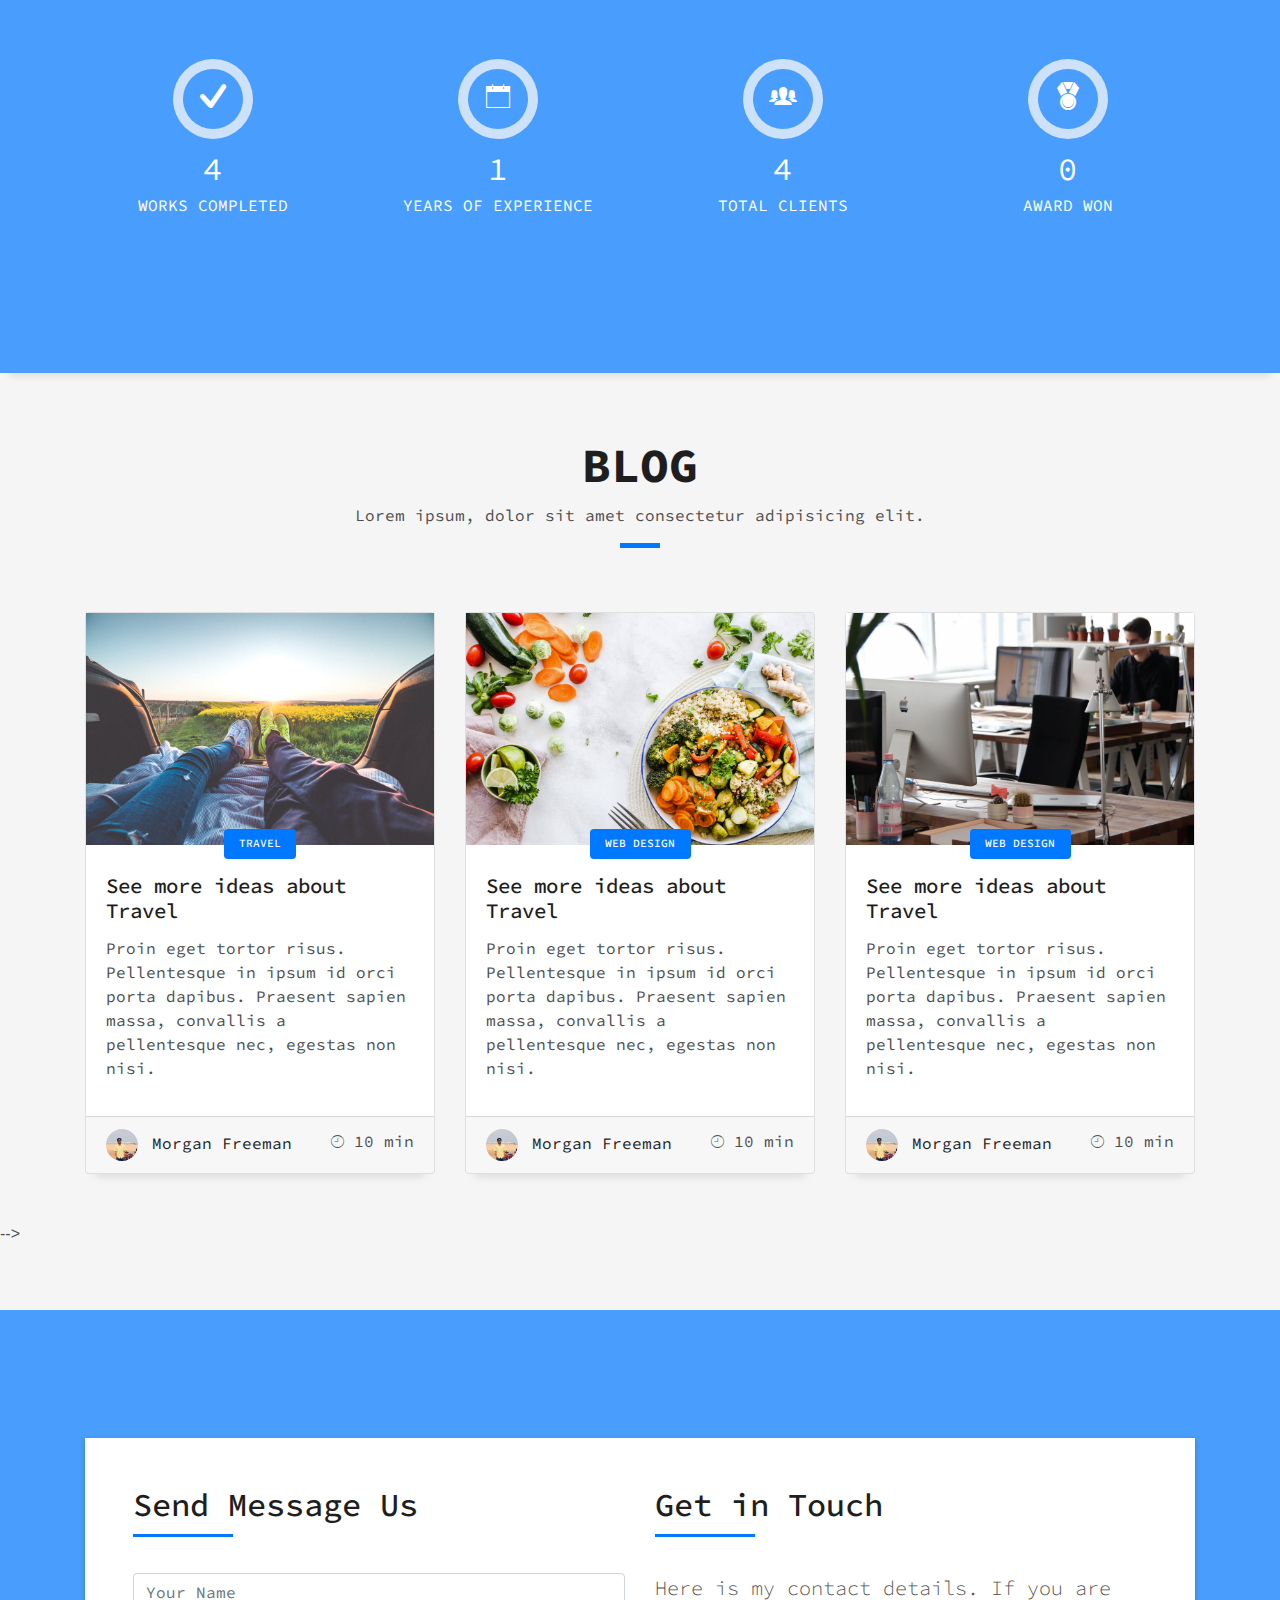
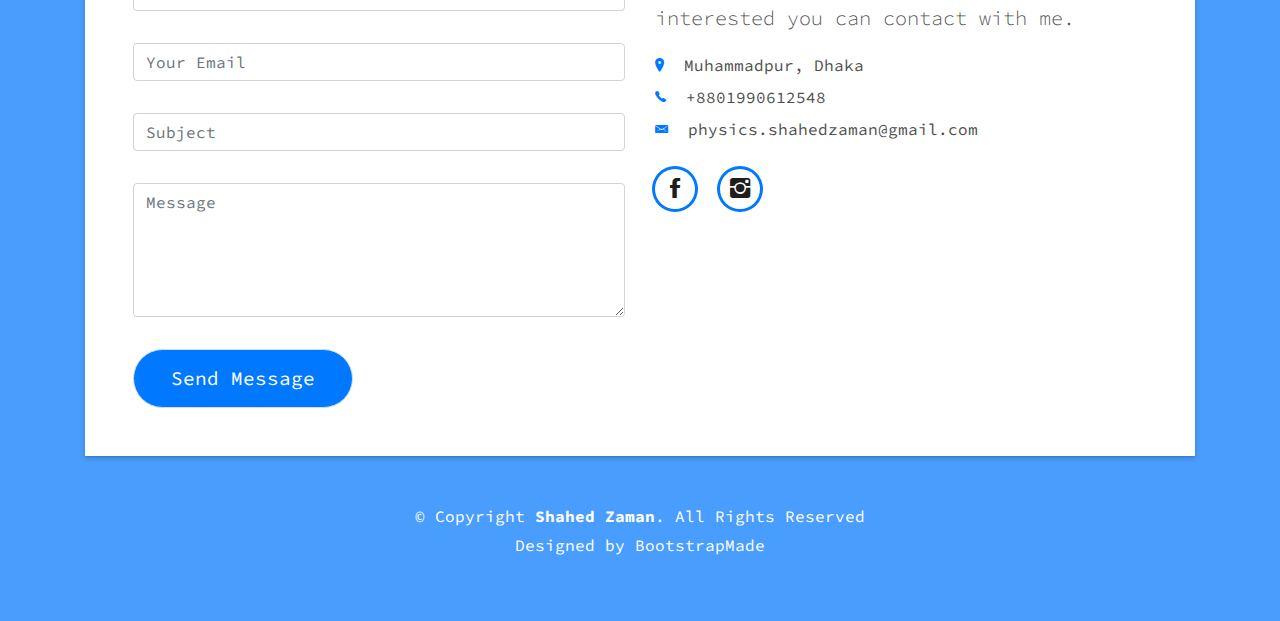
==== commit 1226794a: "Update index.html" ====
--- a/index.html
+++ b/index.html
@@ -2,7 +2,7 @@
 <html lang="en">
 <head>
   <meta charset="utf-8">
-  <title>SHahed Zaman</title>
+  <title>Shahed Zaman</title>
   <meta content="width=device-width, initial-scale=1.0" name="viewport">
   <meta content="" name="keywords">
   <meta content="" name="description">
@@ -40,7 +40,7 @@
   <!--/ Nav Star /-->
   <nav class="navbar navbar-b navbar-trans navbar-expand-md fixed-top" id="mainNav">
     <div class="container">
-      <a class="navbar-brand js-scroll" href="#page-top">SZ</a>
+      <a class="navbar-brand logo-font js-scroll" style="font-family: Billabong; letter-spacing: 3px;" href="#page-top">Shahed Zaman</a>
       <button class="navbar-toggler collapsed" type="button" data-toggle="collapse" data-target="#navbarDefault"
         aria-controls="navbarDefault" aria-expanded="false" aria-label="Toggle navigation">
         <span></span>
@@ -106,7 +106,7 @@
                     <div class="about-info">
                       <p><span class="title-s">Name: </span> <span>Md. Shaheduzzaman</span></p>
                       <p><span class="title-s">Profile: </span> <span>Student</span></p>
-                      <p><span class="title-s">Email: </span> <span>physics.shahedzaman@example.com</span></p>
+                      <p><span class="title-s">Email: </span> <span>physics.shahedzaman@gmail.com</span></p>
                       <p><span class="title-s">Phone: </span> <span>01990612548</span></p>
                     </div>
                   </div>
@@ -152,16 +152,16 @@
                       About me
                     </h5>
                   </div>
-                  <p class="lead" style="font-weight: 600">
+                  <p class="lead" style="font-family: Billabong;letter-spacing: 2px">
                     Hey, I'm Shahed! This is my homepage, so I have to say something about myself. Sometimes it is hard to introduce yourself because you know yourself so well that you do not know where to start with. Let me give a try to see what kind of image you have about me through my self-description. I hope that my impression about myself and your impression about me are not so different. Here it goes.
                   </p>
-                  <p class="lead" style="font-weight: 600">
+                  <p class="lead" style="font-family: Billabong;letter-spacing: 2px">
                     I am a person who is positive about every aspect of life. There are many things I like to do, to see, and to experience. I like to read, I like to write; I like to think, I like to dream; I like to talk, I like to listen. I like to see the sunrise in the morning, I like to see the moonlight at night; I like to feel the music flowing on my face, I like to smell the wind coming from the ocean. I like to look at the clouds in the sky with a blank mind, I like to do thought experiment when I cannot sleep in the middle of the night. I like flowers in spring, rain in summer, leaves in autumn, and snow in winter. I like to sleep early, I like to get up late; I like to be alone, I like to be surrounded by people. I like country’s peace, I like metropolis’ noise; I like the beautiful west lake in Hangzhou, I like the flat cornfield in Champaign. I like delicious food and comfortable shoes; I like good books and romantic movies. I like the land and the nature, I like people. And, I like to laugh.
                   </p>
-                  <p class="lead" style="font-weight: 600">
+                  <p class="lead" style="font-family: Billabong;letter-spacing: 2px">
                     I always wanted to be a great writer, like Victor Hugo who wrote "Les Miserable", or like Roman Roland who wrote "John Christopher". They have influenced millions of people through their books. I also wanted to be a great psychologist, like William James or Sigmund Freud, who could read people’s mind. Of course, I am nowhere close to these people, yet. I am just someone who does some teaching, some research, and some writing. But my dream is still alive.
                   </p>
-                  <p class="lead" style="font-weight: 600">
+                  <p class="lead" style="font-family: Billabong;letter-spacing: 2px">
                     This is a brief introduction of myself. If you are interested in knowing more, read my articles or take a look at my pictures. Do not expect too much, and keep your sense of humor.
                   </p>
                 </div>
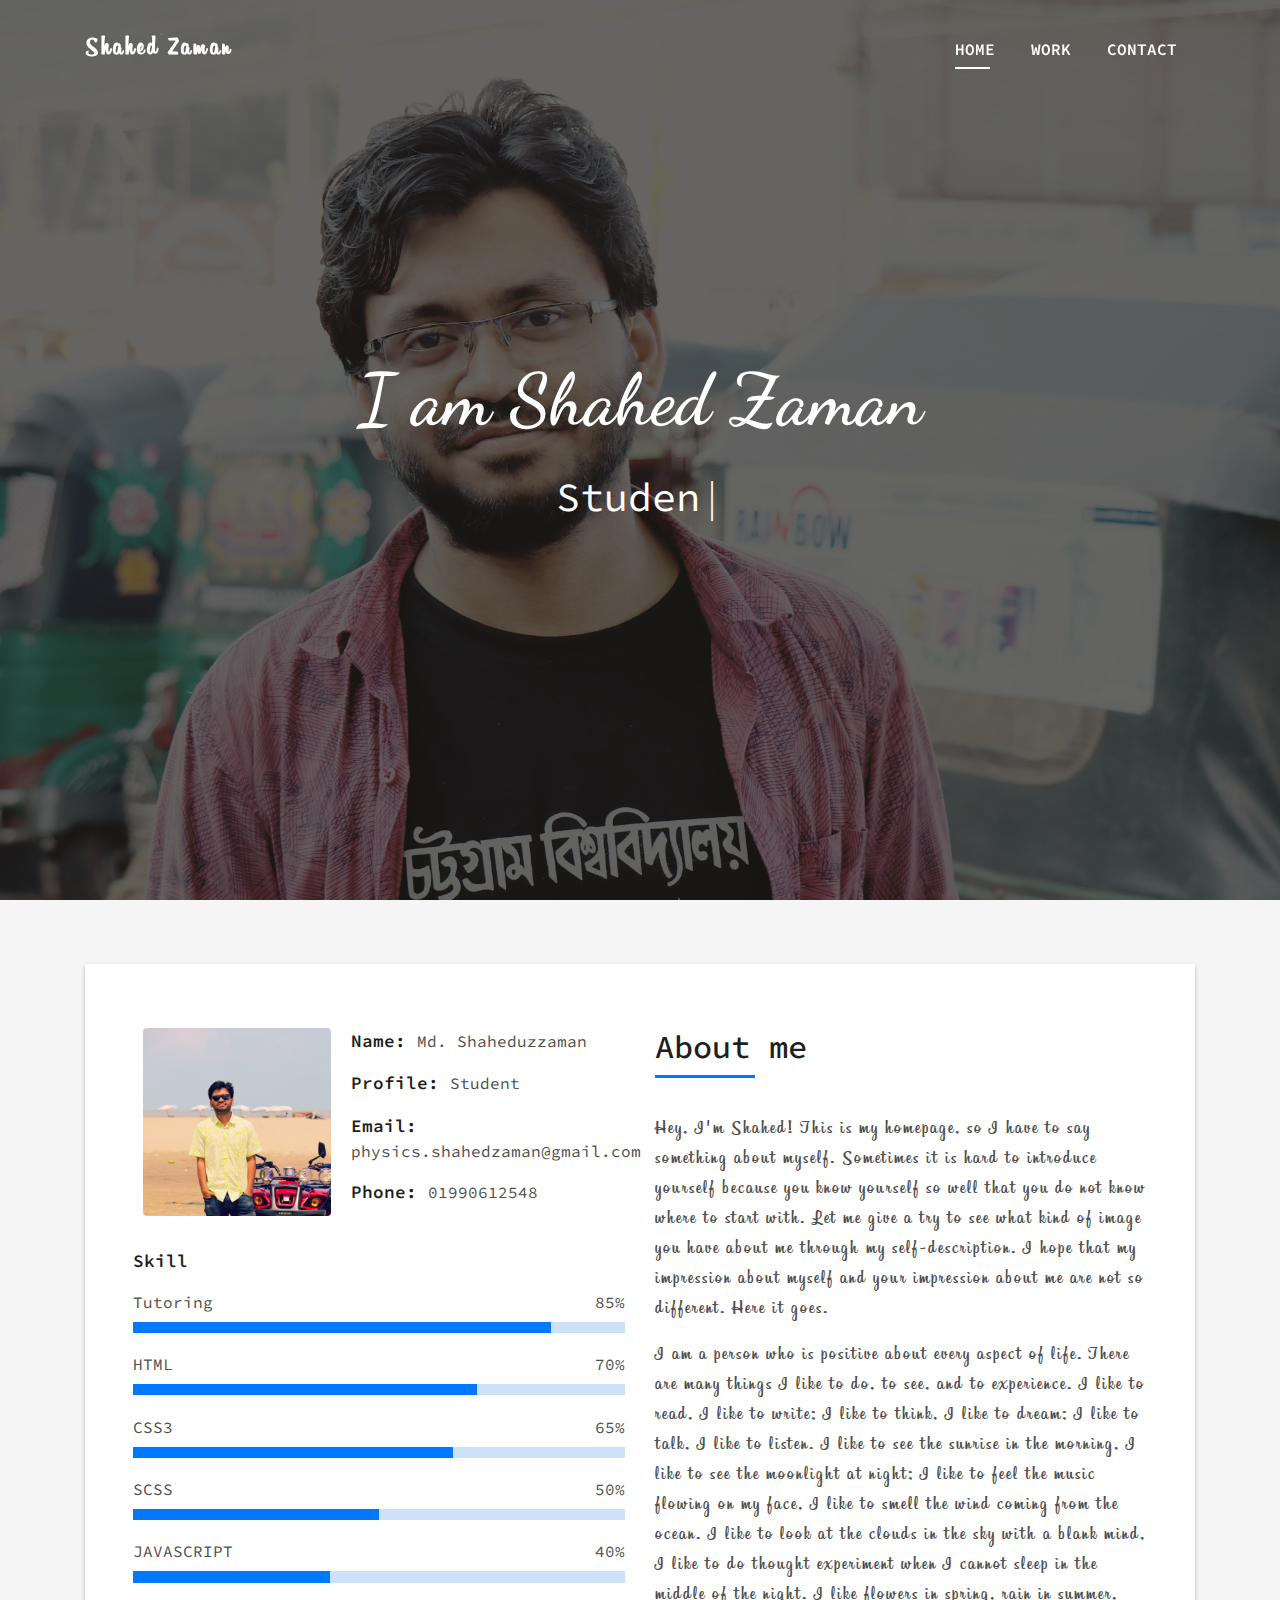
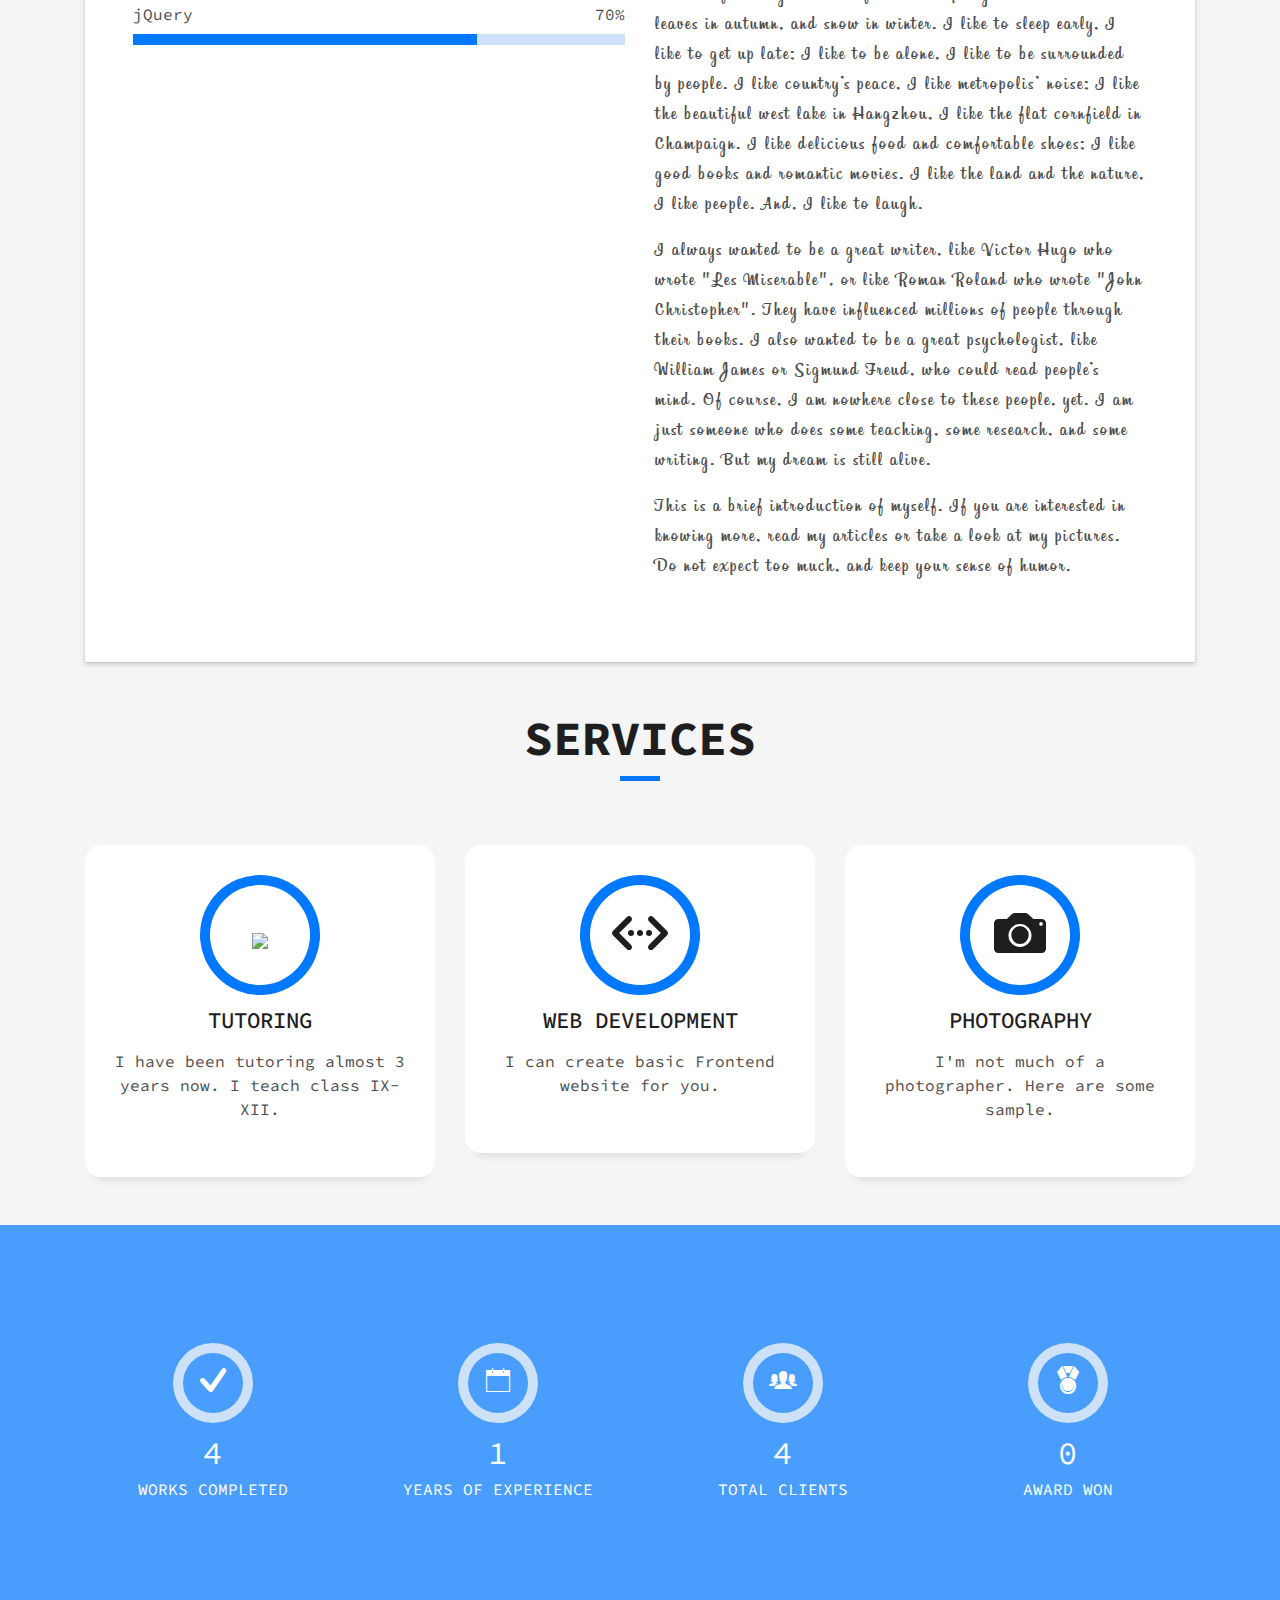
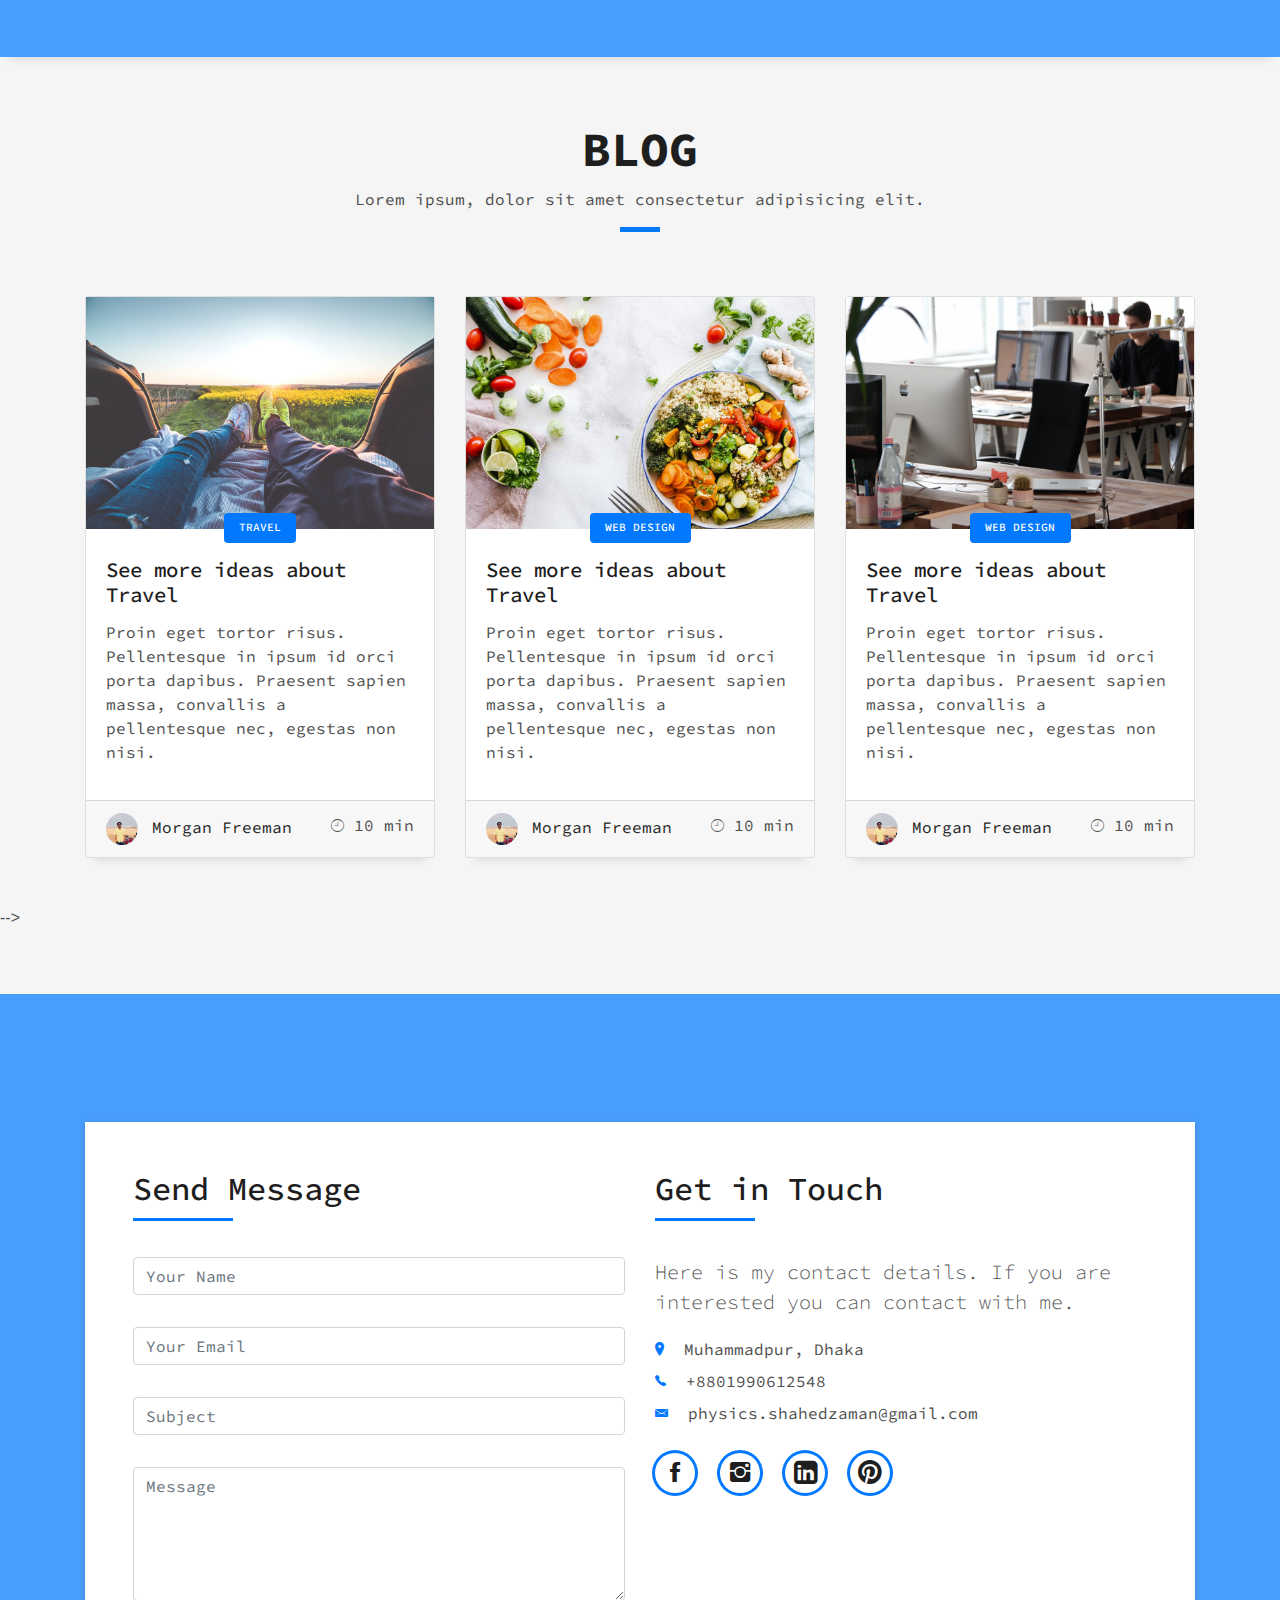
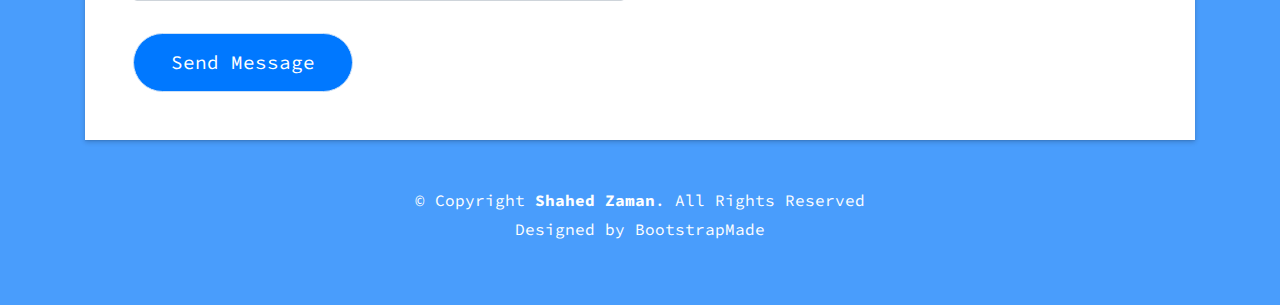
==== commit a87fe461: "Update index.html" ====
--- a/index.html
+++ b/index.html
@@ -1,3 +1,4 @@
+<!-- v2 -->
 <!DOCTYPE html>
 <html lang="en">
 <head>
@@ -182,9 +183,9 @@
             <h3 class="title-a">
               Services
             </h3>
-            <p class="subtitle-a">
+            <!-- <p class="subtitle-a">
               Lorem ipsum, dolor sit amet consectetur adipisicing elit.
-            </p>
+            </p> -->
             <div class="line-mf"></div>
           </div>
         </div>
@@ -205,6 +206,21 @@
             </div>
           </div>
         </div> -->
+
+        <div class="col-md-4">
+          <div class="service-box">
+            <div class="service-ico">
+              <span class="ico-circle"><img src="https://img.icons8.com/ios-glyphs/30/000000/tuition--v1.png"/></span>
+            </div>
+            <div class="service-content">
+              <h2 class="s-title">Tutoring</h2>
+              <p class="s-description text-center">
+               I have been tutoring almost 3 years now. I teach class IX-XII.
+              </p>
+            </div>
+          </div>
+        </div>
+        
         <div class="col-md-4">
           <div class="service-box">
             <div class="service-ico">
@@ -226,27 +242,14 @@
             <div class="service-content">
               <h2 class="s-title">Photography</h2>
               <p class="s-description text-center">
-                I'm not much of a photographer. 
-              </p>
-            </div>
-          </div>
-        </div>
+                I'm not much of a photographer. Here are some sample.
+              </p>
+            </div>
+          </div>
+        </div>
+
+       
         <!-- <div class="col-md-4">
-          <div class="service-box">
-            <div class="service-ico">
-              <span class="ico-circle"><i class="ion-android-phone-portrait"></i></span>
-            </div>
-            <div class="service-content">
-              <h2 class="s-title">Responsive Design</h2>
-              <p class="s-description text-center">
-                Lorem ipsum dolor sit amet consectetur adipisicing elit. Magni adipisci eaque autem fugiat! Quia,
-                provident vitae! Magni
-                tempora perferendis eum non provident.
-              </p>
-            </div>
-          </div>
-        </div>
-        <div class="col-md-4">
           <div class="service-box">
             <div class="service-ico">
               <span class="ico-circle"><i class="ion-paintbrush"></i></span>
@@ -666,11 +669,11 @@
                 <div class="col-md-6">
                   <div class="title-box-2">
                     <h5 class="title-left">
-                      Send Message Us
+                      Send Message
                     </h5>
                   </div>
                   <div>
-                      <form action="" method="post" role="form" class="contactForm">
+                    <form class="gform contactForm" method="POST" data-email="shahedxxaman@gmail.com" action="https://script.google.com/macros/s/AKfycbywmBFqUuKYkRTqSTay8u2Jlk1QlA2BfH8QX5ix7X234KZ4h-0J/exec">
                       <div id="sendmessage">Your message has been sent. Thank you!</div>
                       <div id="errormessage"></div>
                       <div class="row">
@@ -725,8 +728,8 @@
                     <ul>
                       <li><a href="https://www.facebook.com/Shahedxxaman/"><span class="ico-circle"><i class="ion-social-facebook"></i></span></a></li>
                       <li><a href="https://www.instagram.com/shahedxxaman/?hl=en"><span class="ico-circle"><i class="ion-social-instagram"></i></span></a></li>
-                      <!-- <li><a href=""><span class="ico-circle"><i class="ion-social-twitter"></i></span></a></li>
-                      <li><a href=""><span class="ico-circle"><i class="ion-social-pinterest"></i></span></a></li> -->
+                      <li><a href="https://www.linkedin.com/in/shahed-zaman-5589311b3/"><span class="ico-circle"><i class="fa fa-linkedin-square" aria-hidden="true"></i></span></a></li>
+                      <li><a href=""><span class="ico-circle"><i class="ion-social-pinterest"></i></span></a></li>
                     </ul>
                   </div>
                 </div>
@@ -776,8 +779,12 @@
   <!-- Contact Form JavaScript File -->
   <script src="contactform/contactform.js"></script>
 
+
   <!-- Template Main Javascript File -->
   <script src="js/main.js"></script>
 
+  <!-- Submit the Form to Google Using "AJAX" -->
+  <script data-cfasync="false" src="form-submission-handler.js"></script>
+
 </body>
 </html>
--- a/css/style.css
+++ b/css/style.css
@@ -10,14 +10,16 @@
 ======================================*/
 
 *{
-
   font-family: 'Source Code Pro', monospace;
 }
 body {
   background-color: #f5f5f5;
   color: #4e4e4e;
 }
-
+@font-face {
+  font-family: Billabong;
+  src: url('../fonts/Billabong.ttf');
+}
 h1,
 h2,
 h3,
@@ -90,7 +92,7 @@
   background-repeat: no-repeat;
   background-attachment: fixed;
   background-size: cover;
-  background-position: ccenter bottom;
+  background-position: center top;
 }
 
 .overlay-mf {
@@ -1273,4 +1275,4 @@
   .back-to-top {
     bottom: 15px;
   }
-}+}
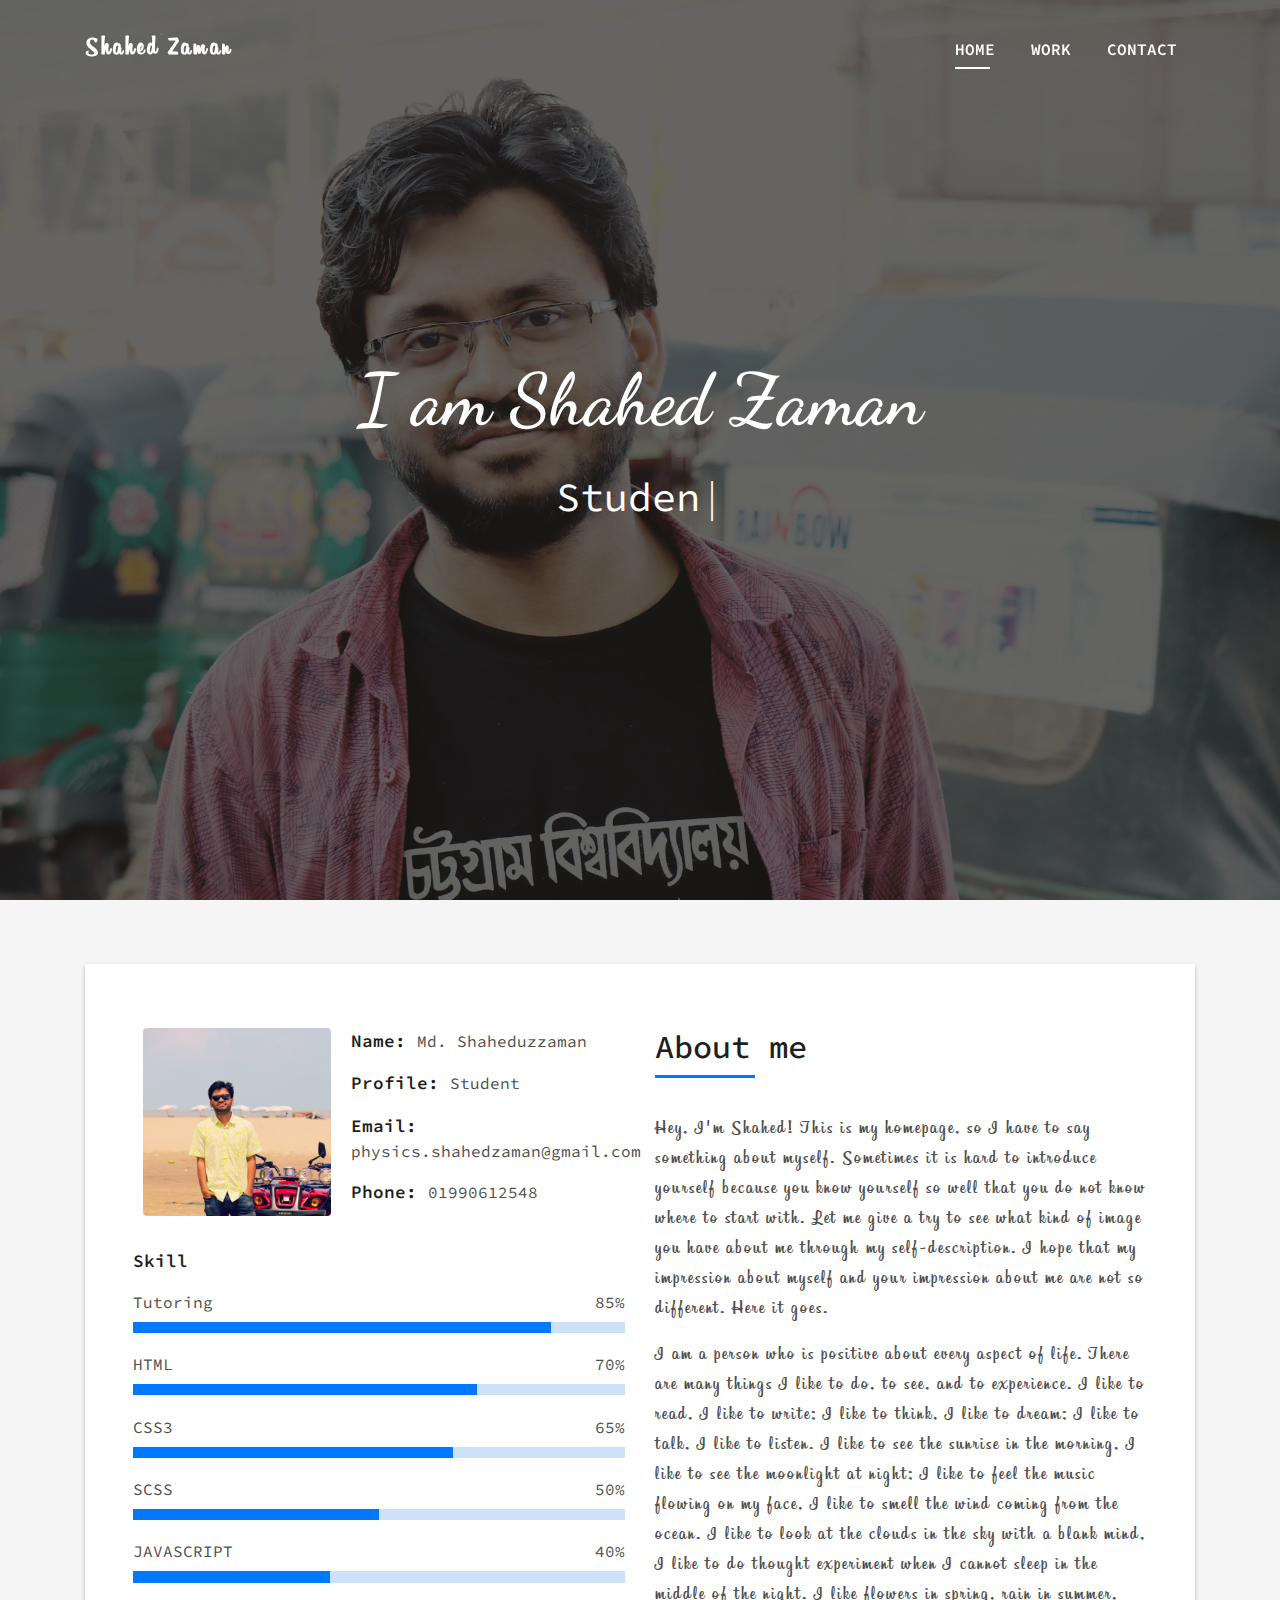
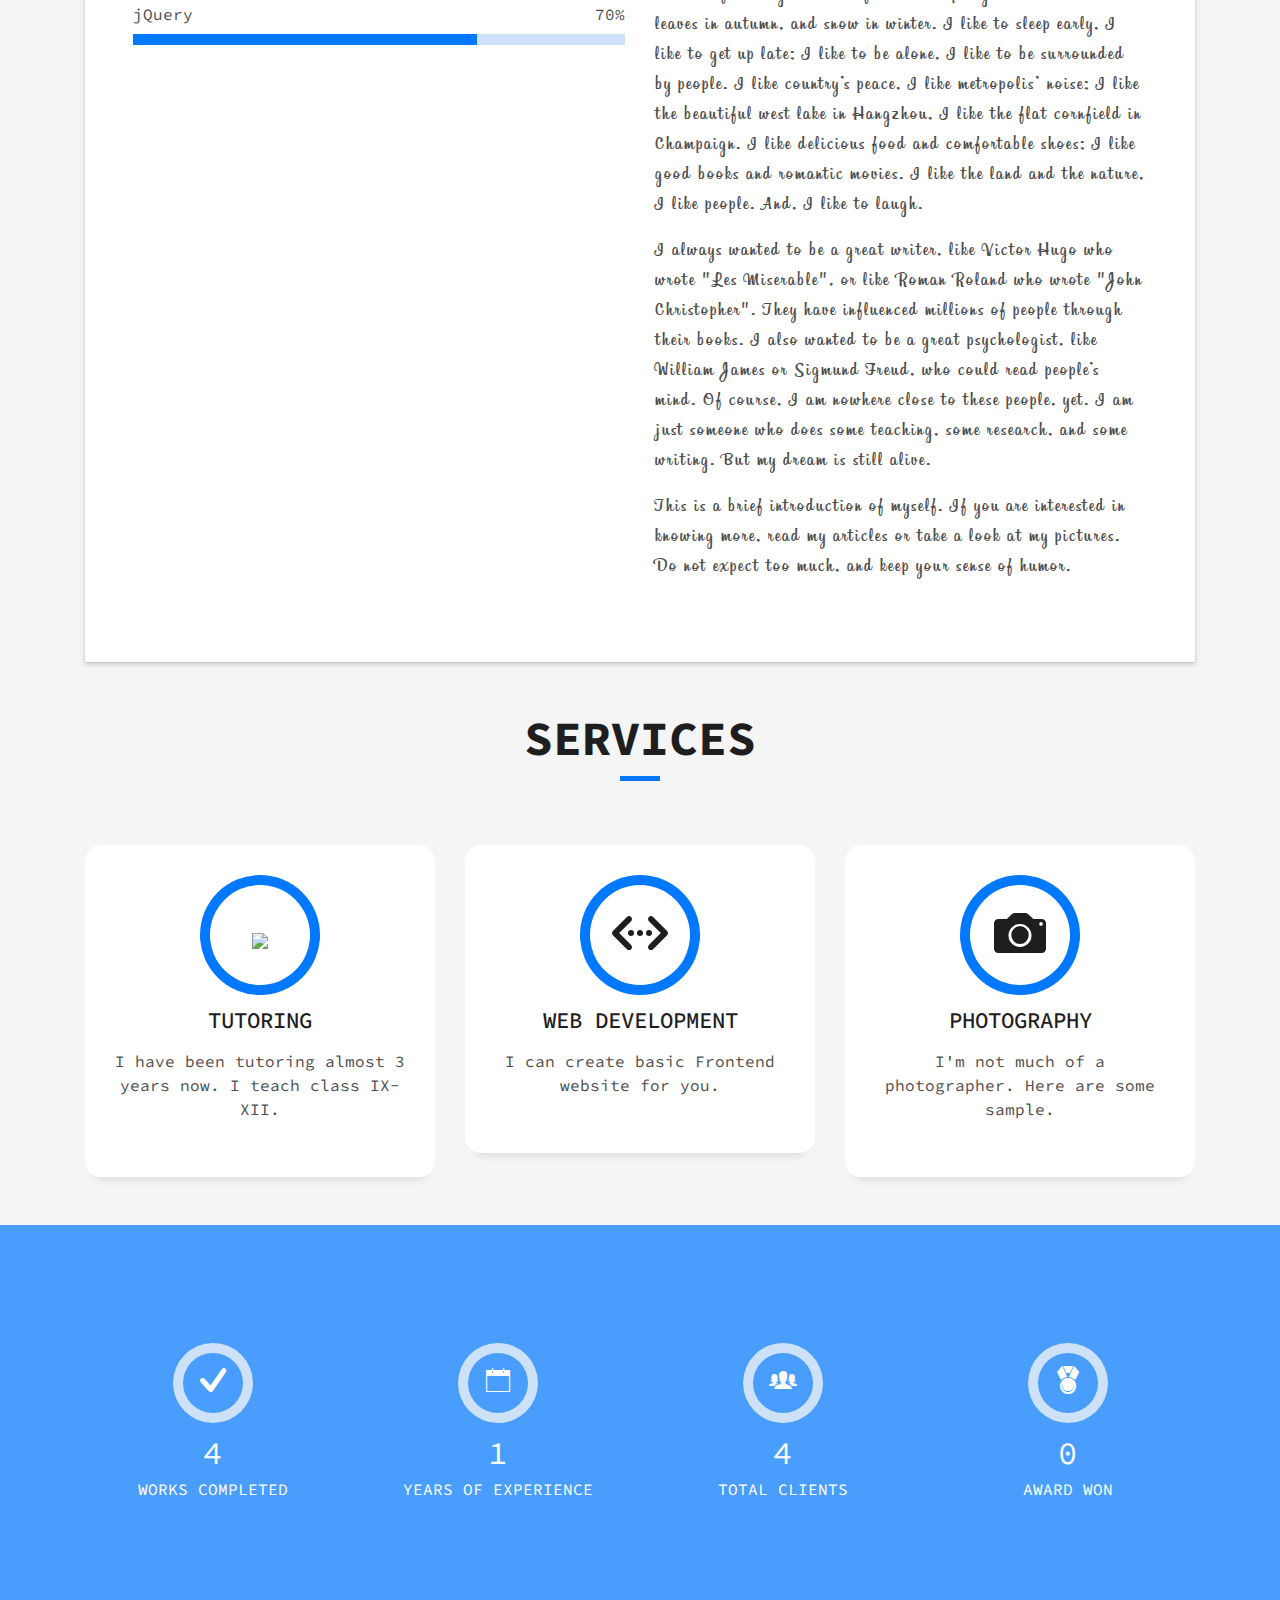
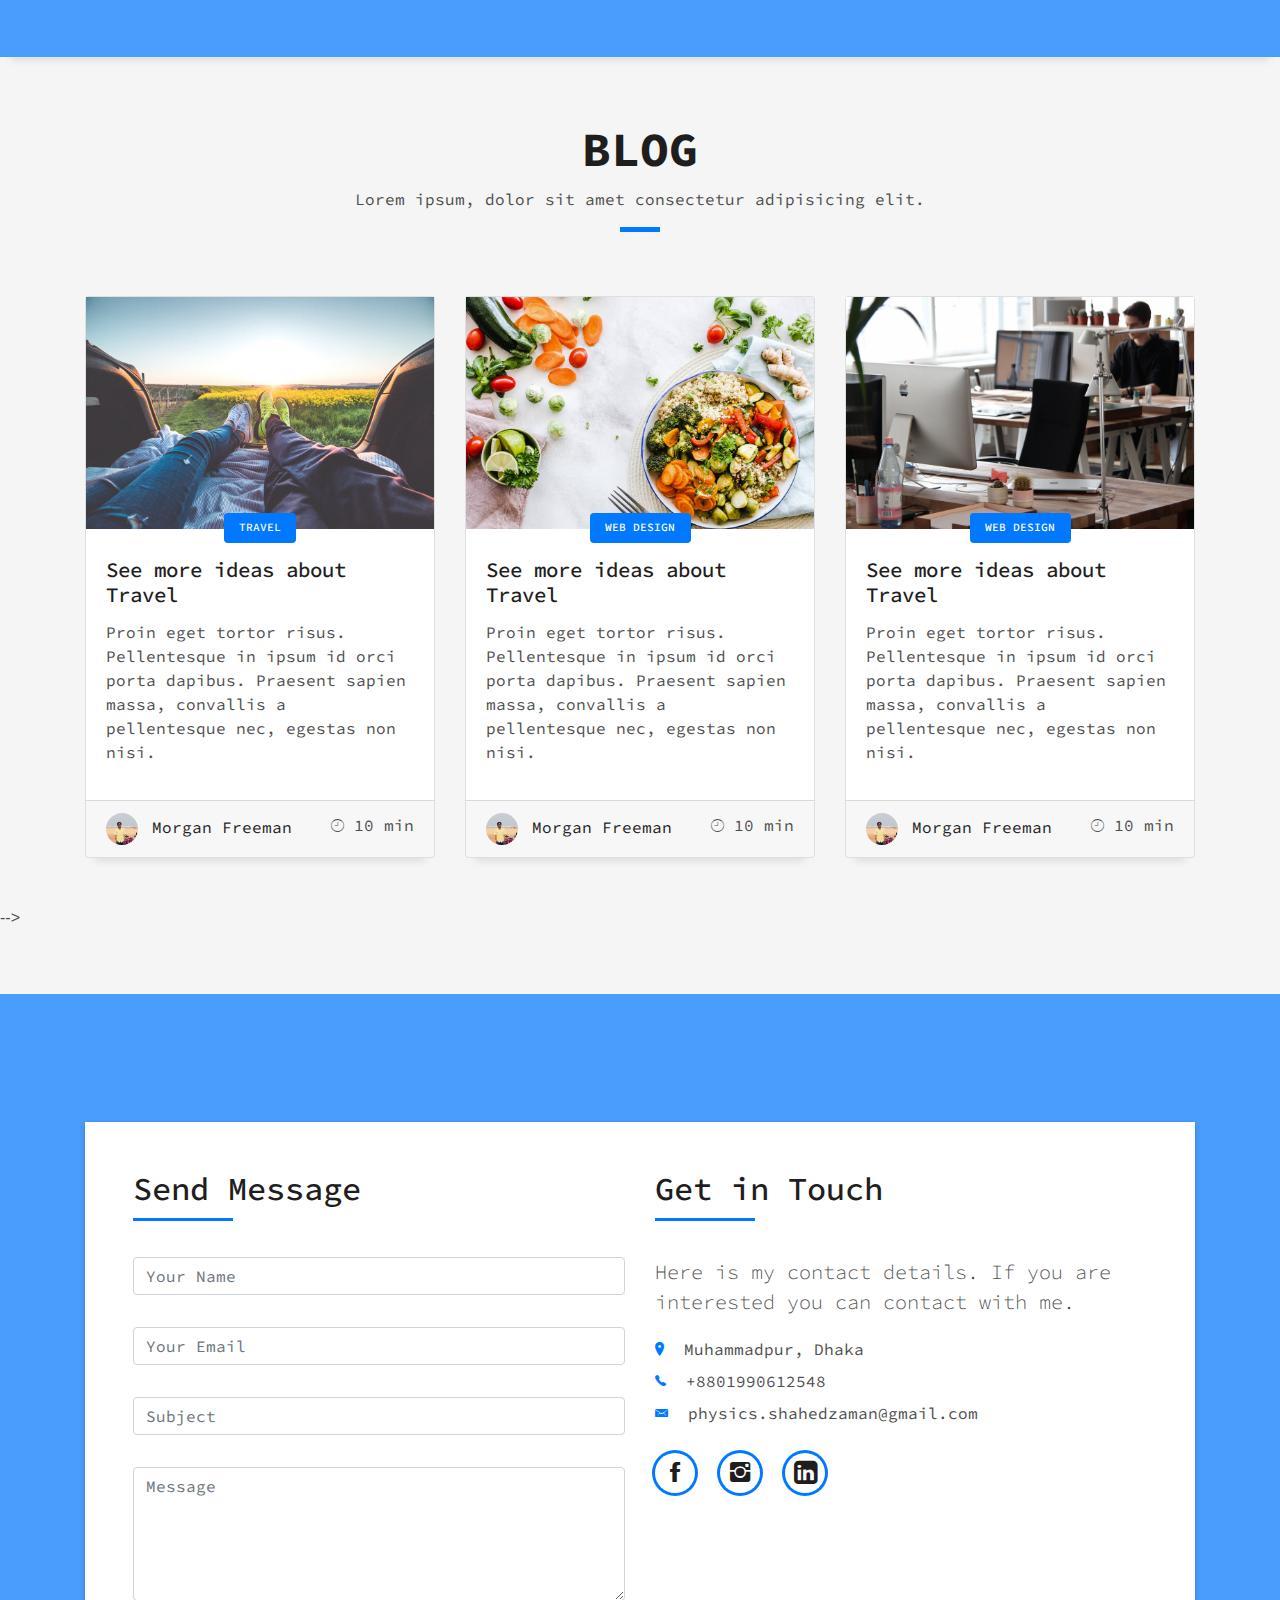
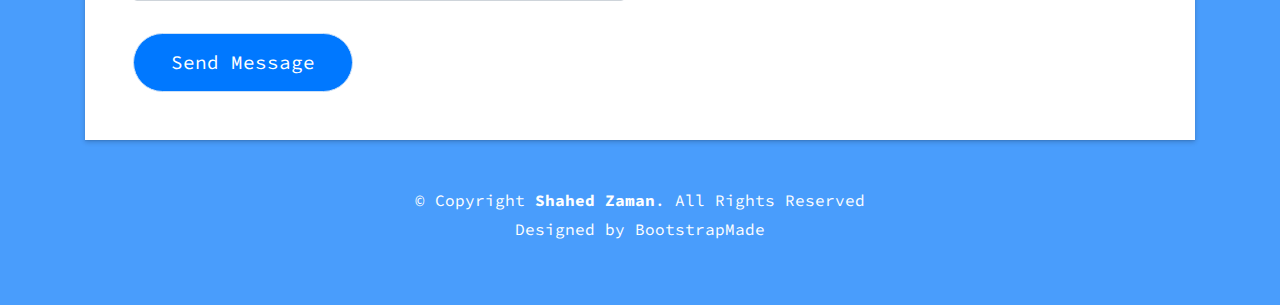
==== commit 0c4186cb: "Update index.html" ====
--- a/index.html
+++ b/index.html
@@ -729,7 +729,7 @@
                       <li><a href="https://www.facebook.com/Shahedxxaman/"><span class="ico-circle"><i class="ion-social-facebook"></i></span></a></li>
                       <li><a href="https://www.instagram.com/shahedxxaman/?hl=en"><span class="ico-circle"><i class="ion-social-instagram"></i></span></a></li>
                       <li><a href="https://www.linkedin.com/in/shahed-zaman-5589311b3/"><span class="ico-circle"><i class="fa fa-linkedin-square" aria-hidden="true"></i></span></a></li>
-                      <li><a href=""><span class="ico-circle"><i class="ion-social-pinterest"></i></span></a></li>
+                      
                     </ul>
                   </div>
                 </div>
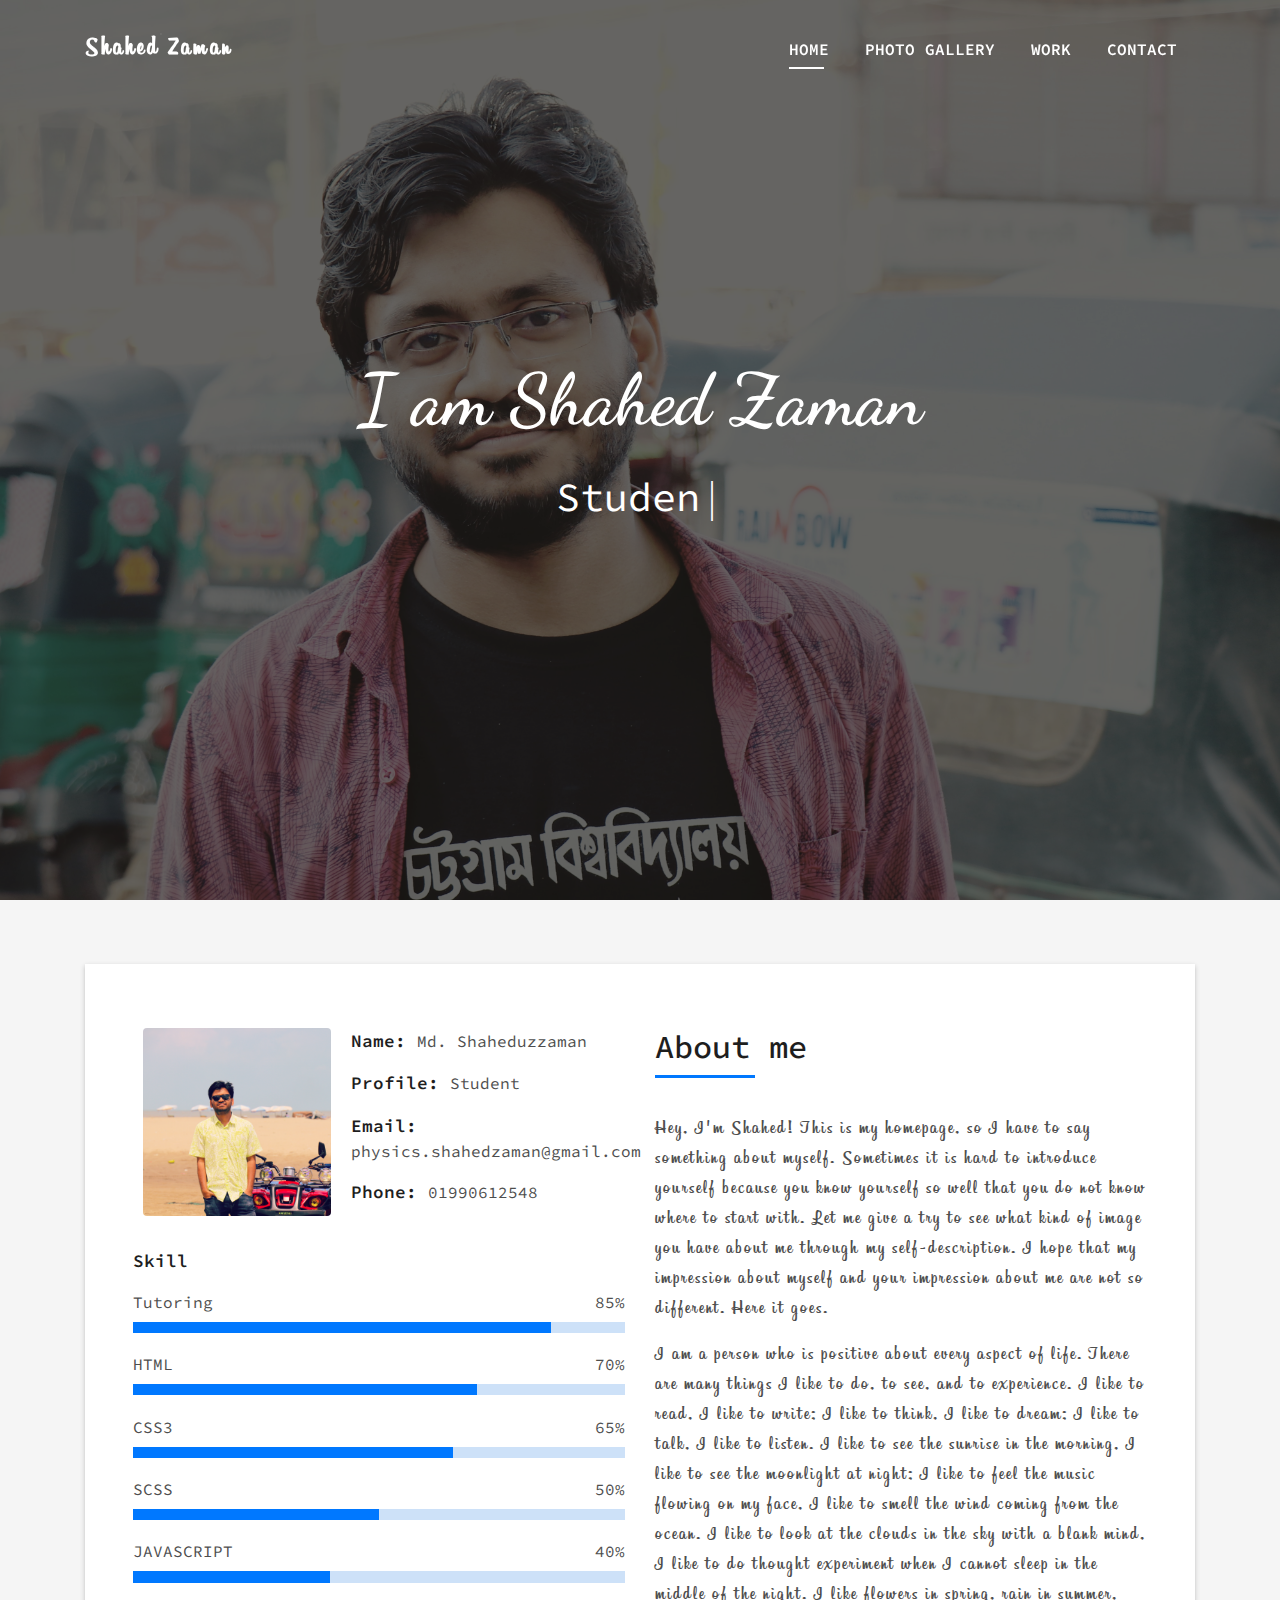
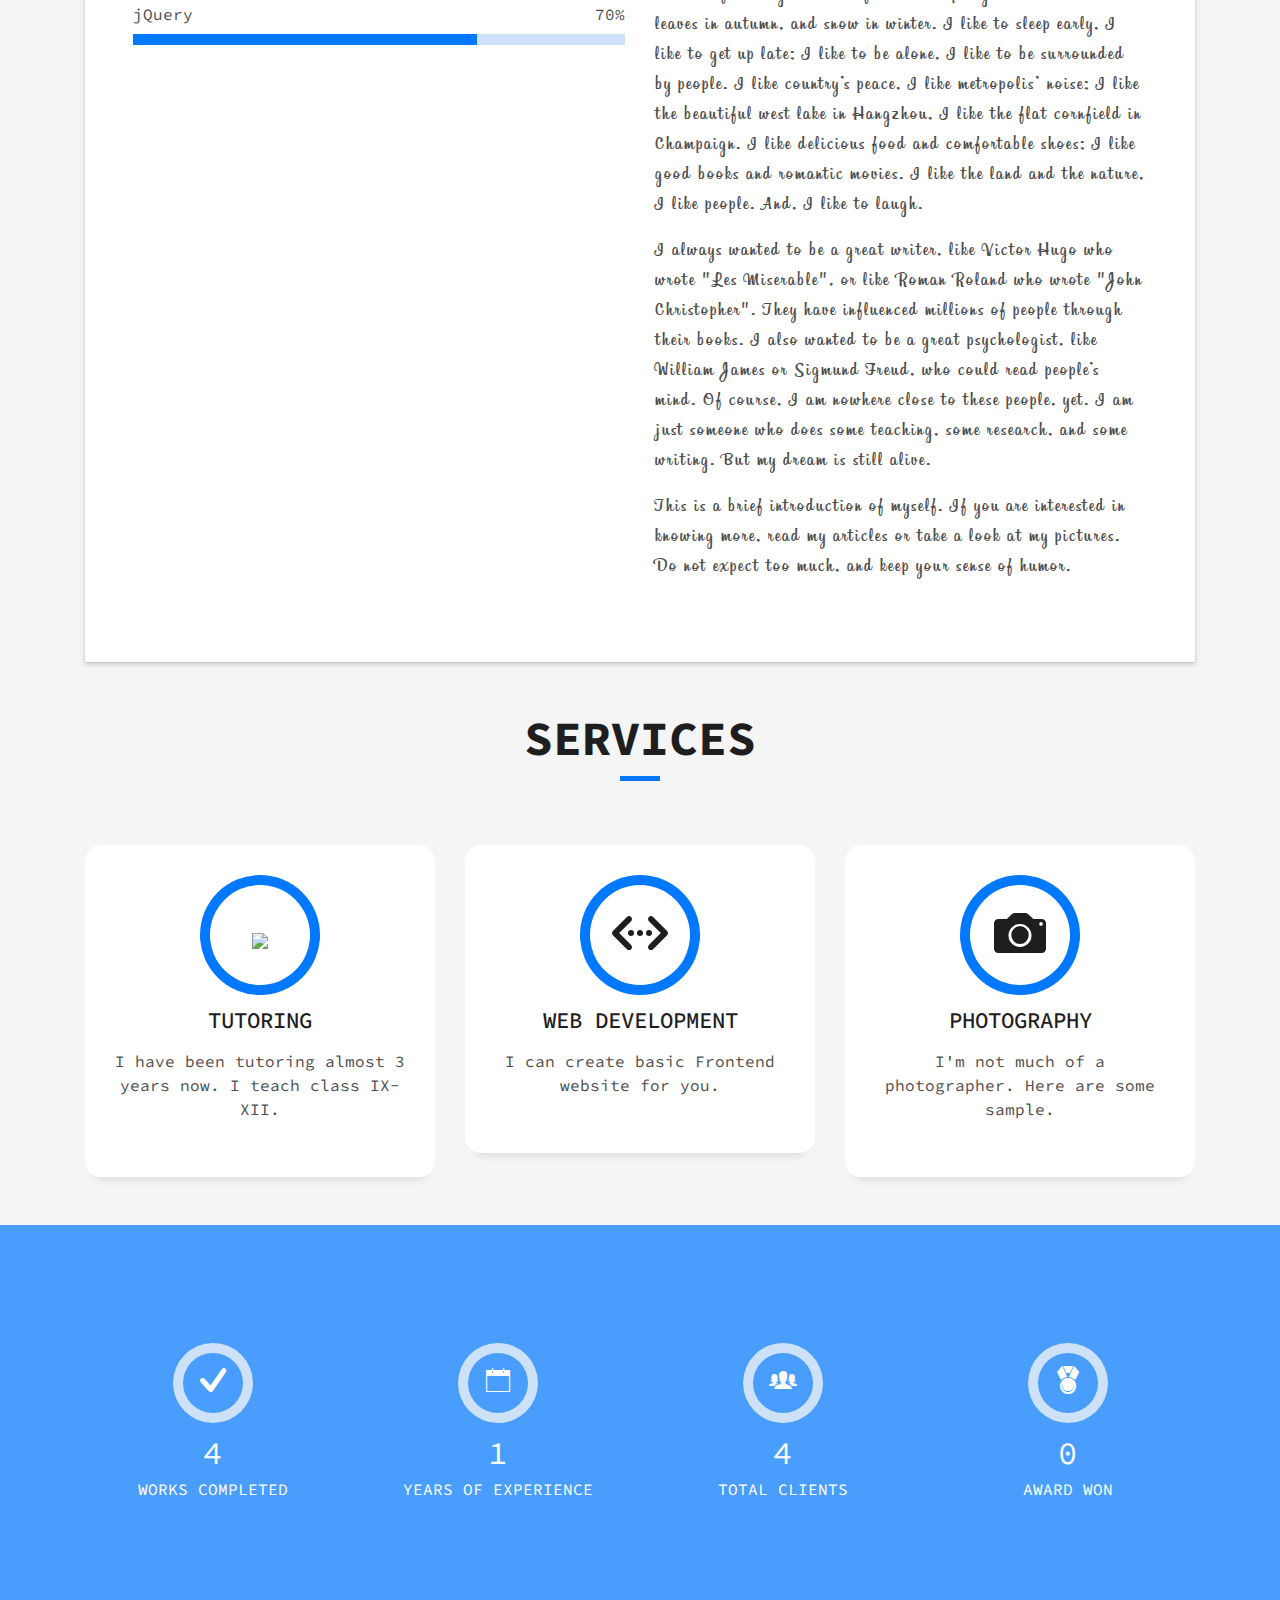
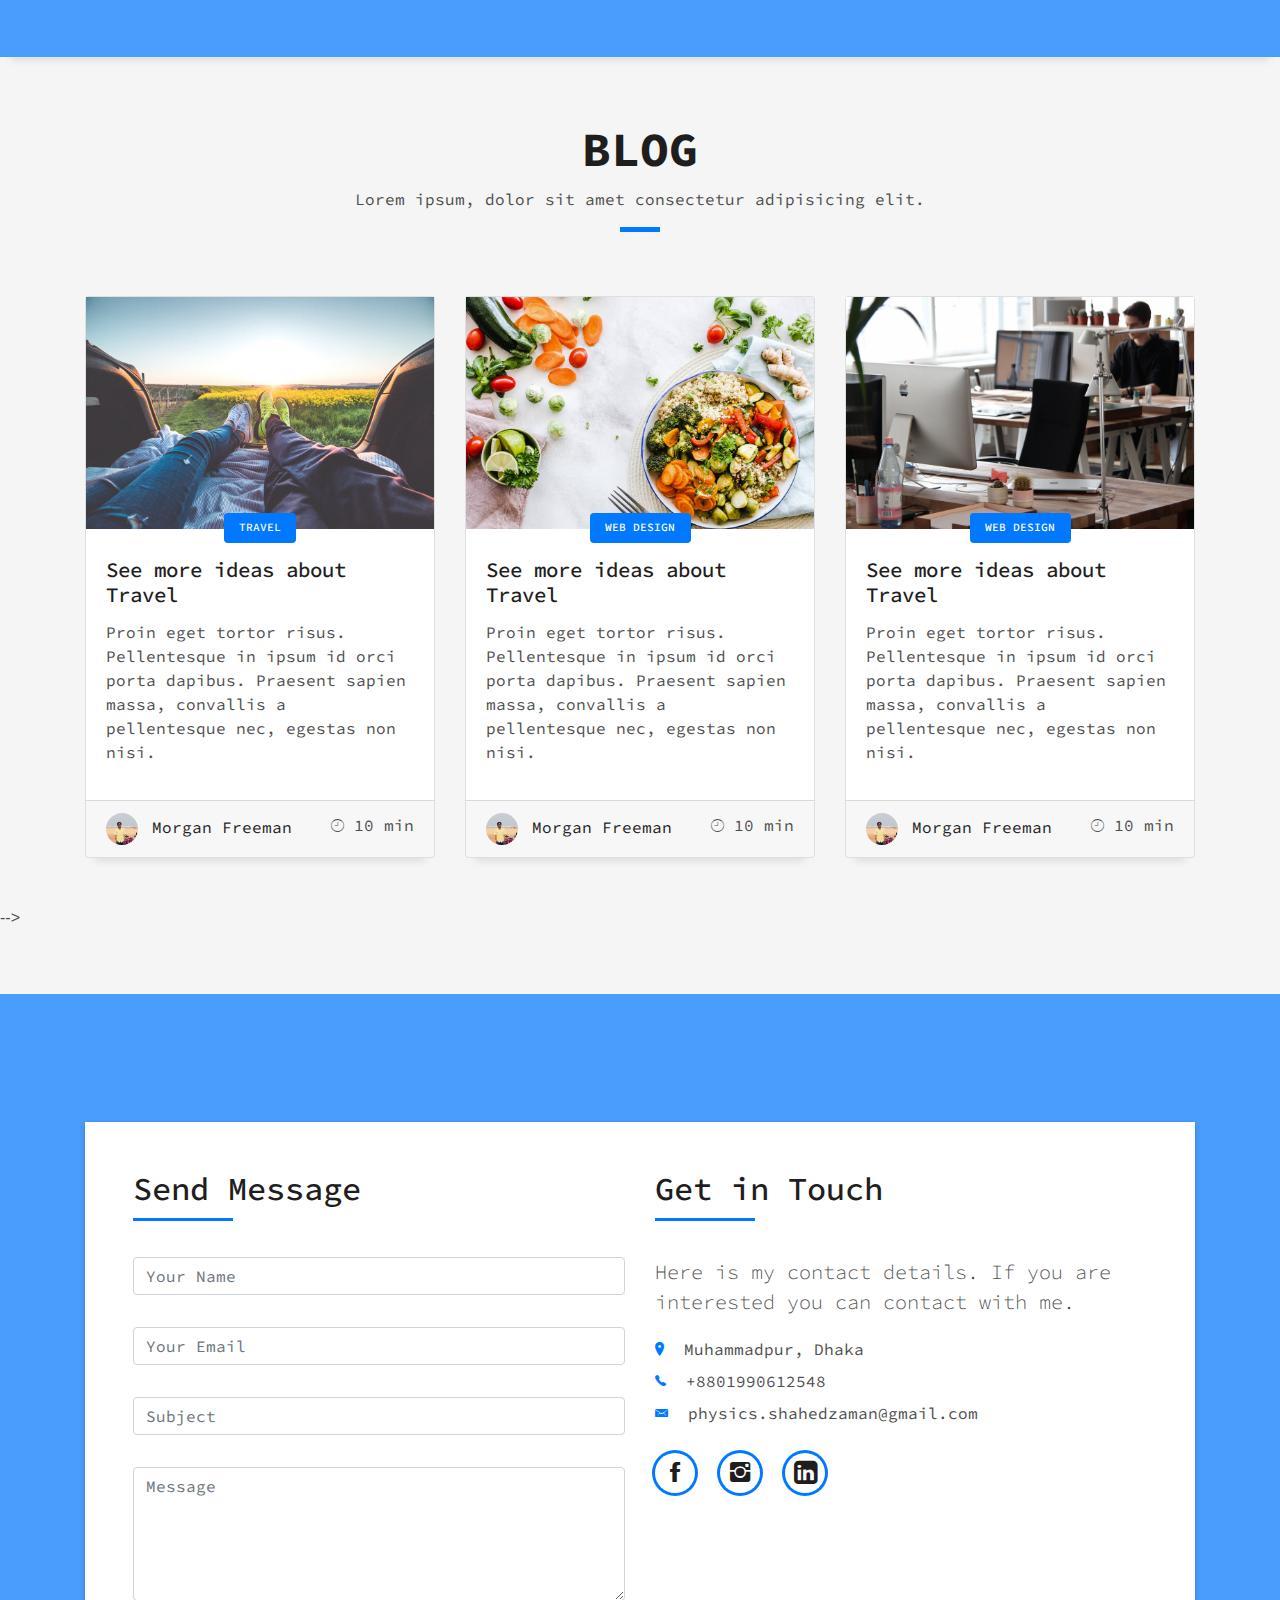
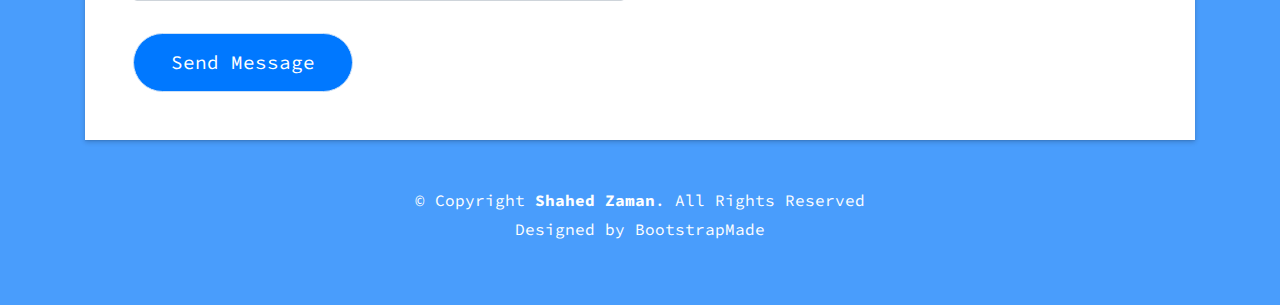
==== commit 7d242ecf: "Update index.html" ====
--- a/index.html
+++ b/index.html
@@ -53,9 +53,9 @@
           <li class="nav-item">
             <a class="nav-link js-scroll active" href="#home">Home</a>
           </li>
-          <!-- <li class="nav-item">
-            <a class="nav-link js-scroll" href="#about">About</a>
-          </li> -->
+          <li class="nav-item">
+            <a class="nav-link js-scroll" href="portfolio.html">Photo Gallery</a>
+          </li>
           <!-- <li class="nav-item">
             <a class="nav-link js-scroll" href="#service">Services</a>
           </li> -->
@@ -237,7 +237,7 @@
         <div class="col-md-4">
           <div class="service-box">
             <div class="service-ico">
-              <span class="ico-circle"><i class="ion-camera"></i></span>
+              <span class="ico-circle"><i class="ion-camera"><a href="portfolio.html"></a></i></span>
             </div>
             <div class="service-content">
               <h2 class="s-title">Photography</h2>
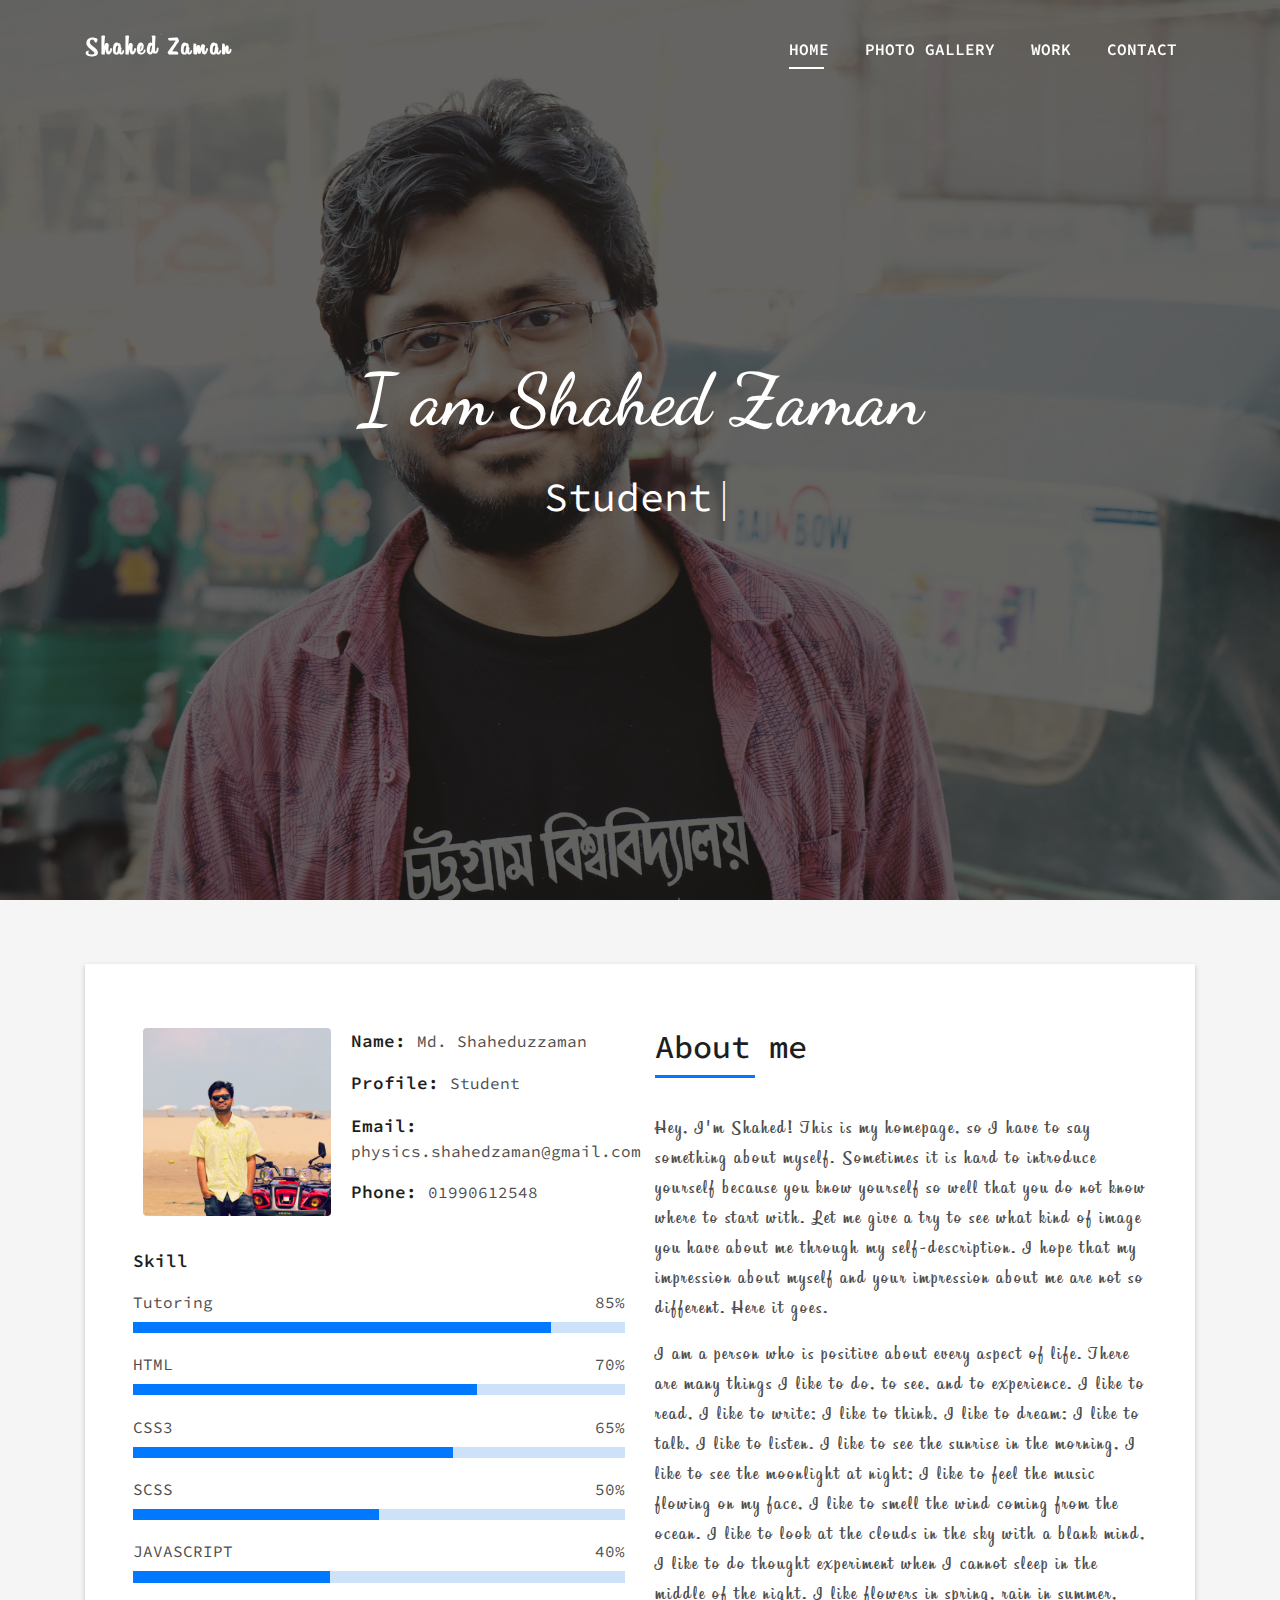
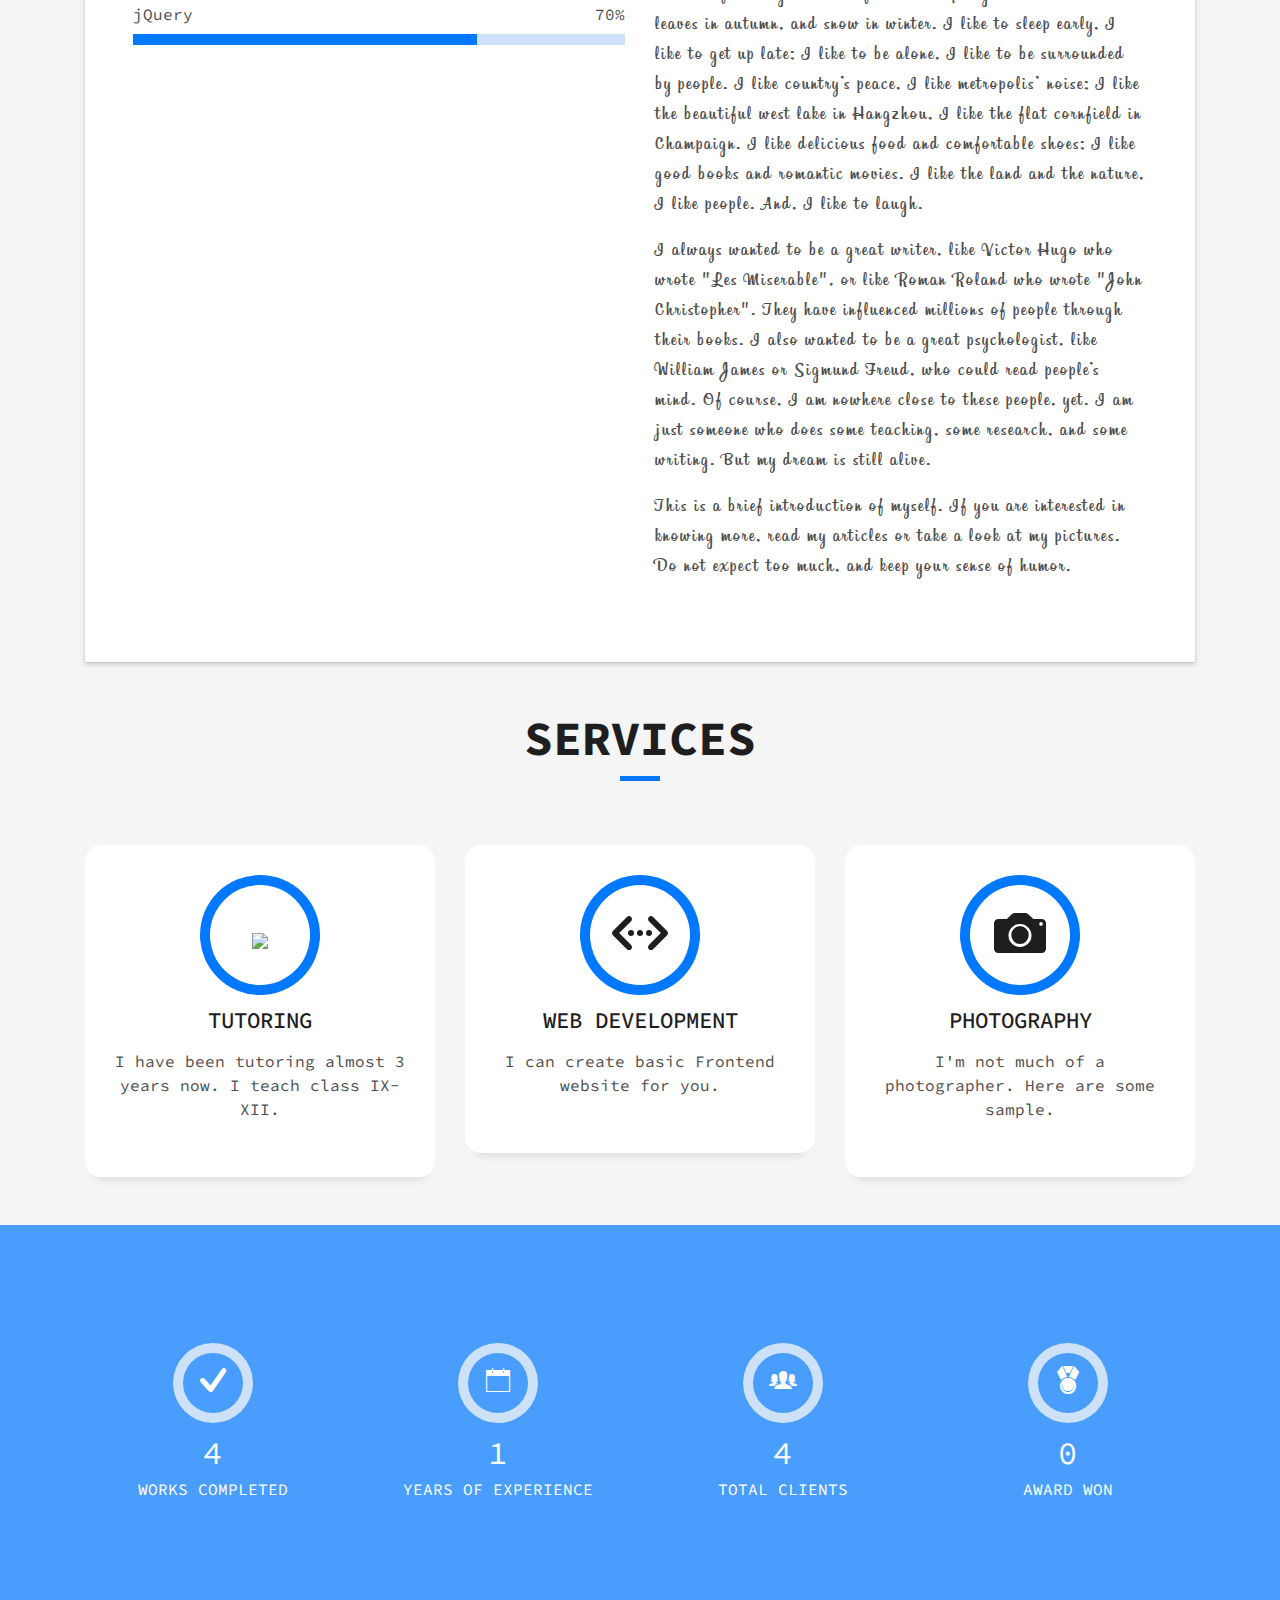
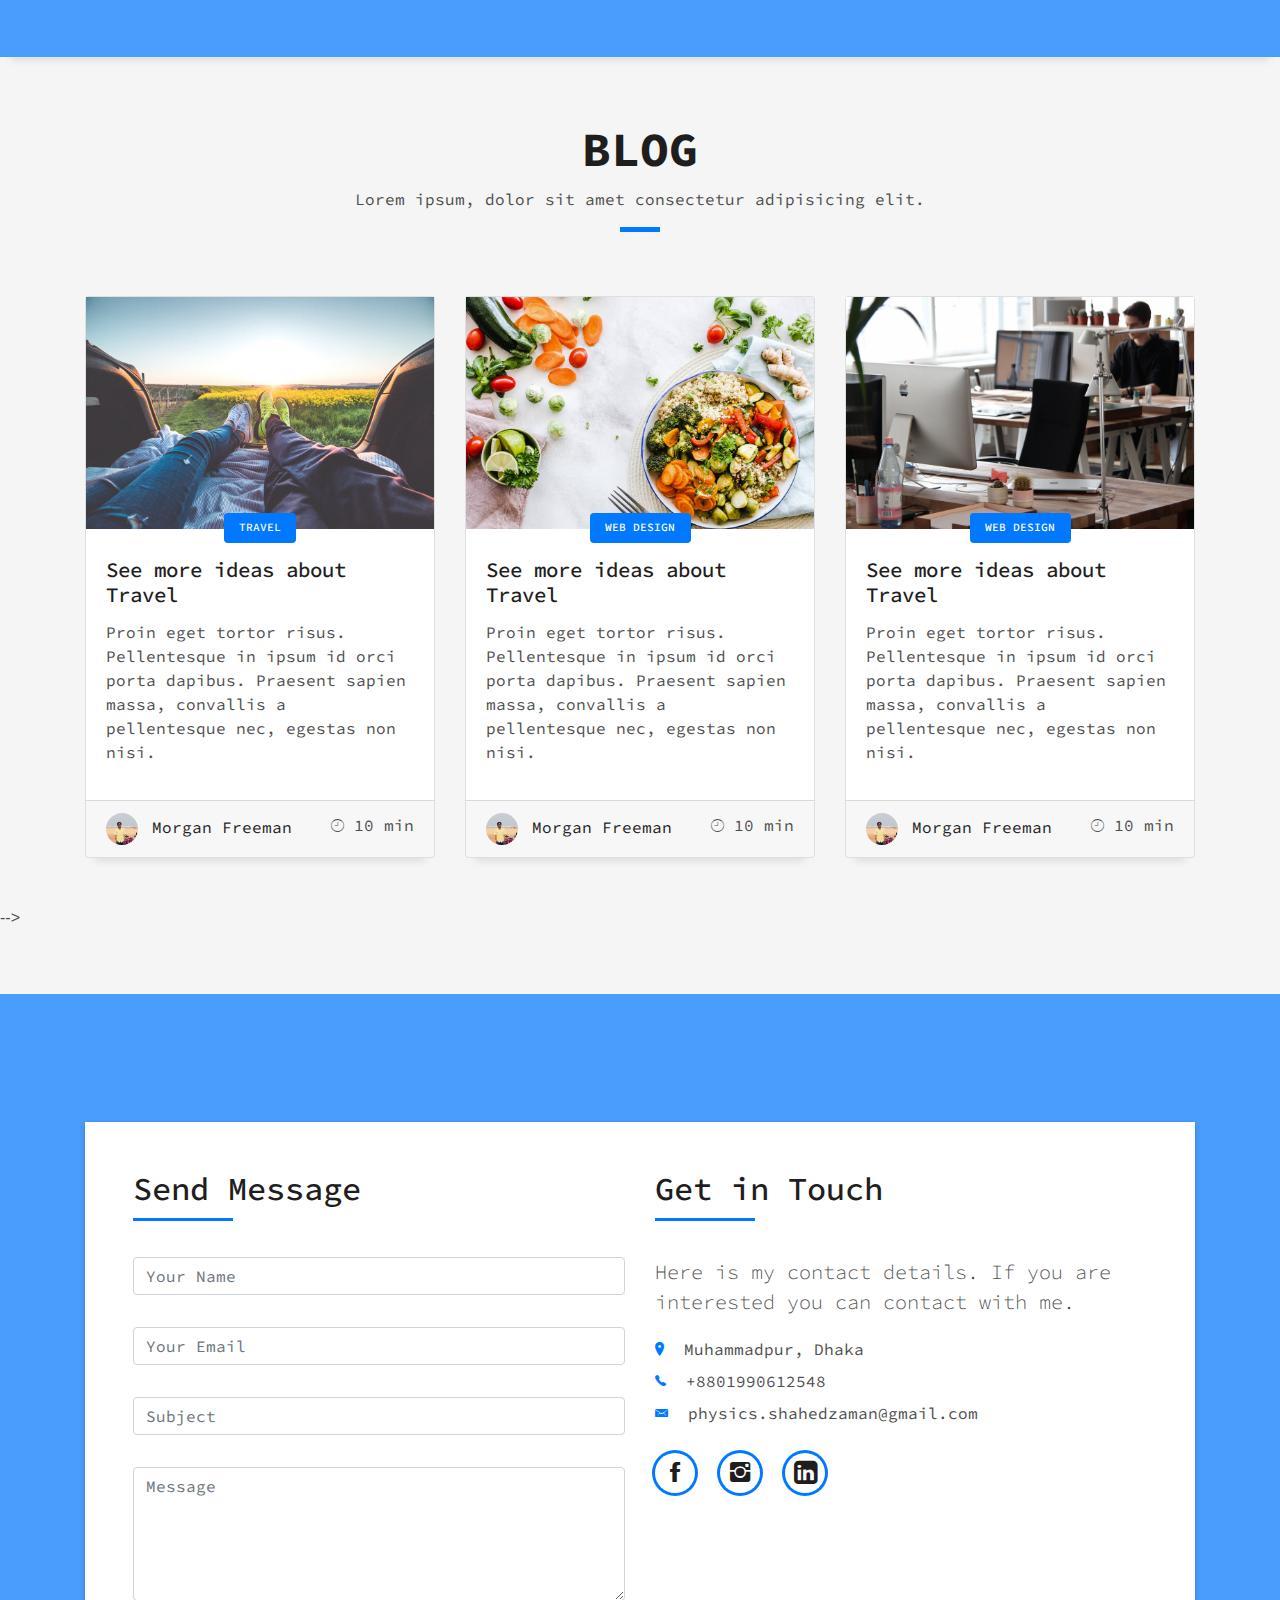
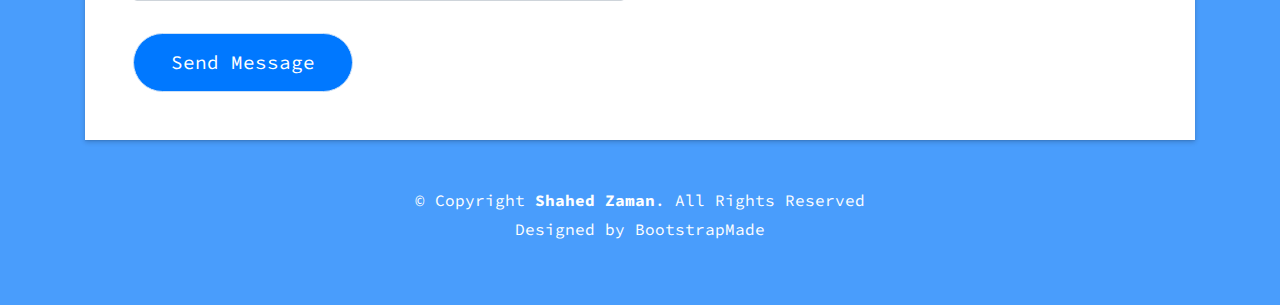
==== commit 42f4f011: "Update index.html" ====
--- a/index.html
+++ b/index.html
@@ -237,7 +237,7 @@
         <div class="col-md-4">
           <div class="service-box">
             <div class="service-ico">
-              <span class="ico-circle"><i class="ion-camera"><a href="portfolio.html"></a></i></span>
+              <span class="ico-circle"></i><a href="portfolio.html"><i class="ion-camera"></i></a></span>
             </div>
             <div class="service-content">
               <h2 class="s-title">Photography</h2>
